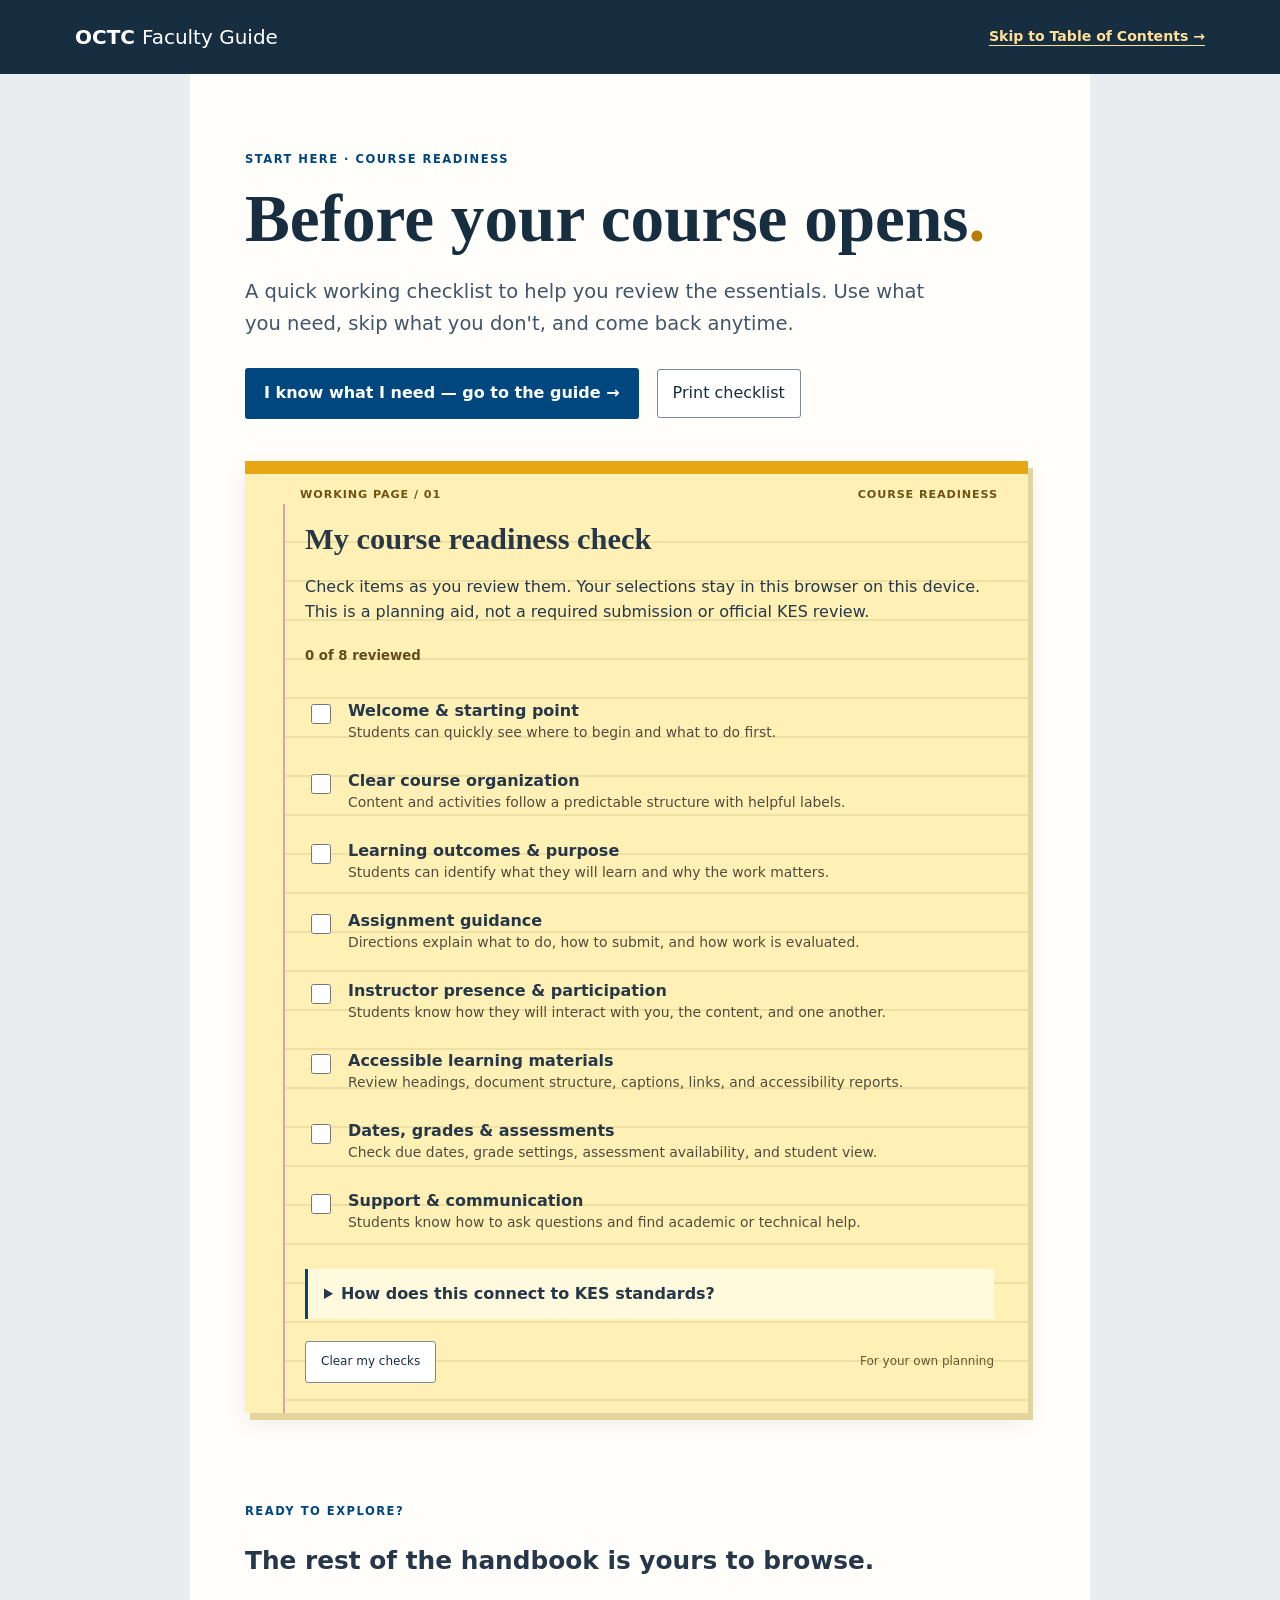
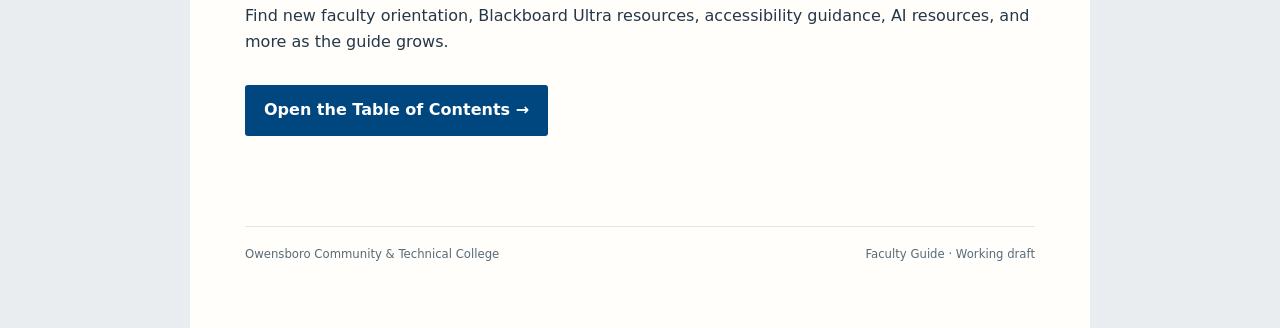
==== index.html @ f625eb38 "Make course readiness check the faculty guide entry page" ====
<!doctype html><html lang="en"><head><meta charset="utf-8"><meta name="viewport" content="width=device-width,initial-scale=1"><meta name="description" content="OCTC Faculty Guide course readiness check"><title>Course Readiness Check | OCTC Faculty Guide</title><link rel="stylesheet" href="styles.css"><link rel="stylesheet" href="readiness.css"></head><body><a class="skip" href="#main">Skip to checklist</a><header class="ready-header"><a href="guide.html" class="brand-link">OCTC <span>Faculty Guide</span></a><a class="toc-link" href="guide.html">Skip to Table of Contents <span aria-hidden="true">→</span></a></header><main id="main" class="ready-main"><p class="overline">START HERE · COURSE READINESS</p><h1>Before your course opens<span class="period">.</span></h1><p class="lead">A quick working checklist to help you review the essentials. Use what you need, skip what you don't, and come back anytime.</p><div class="ready-actions"><a class="primary-action" href="guide.html">I know what I need — go to the guide <span aria-hidden="true">→</span></a><button id="print" type="button">Print checklist</button></div><section class="pad" aria-labelledby="pad-title"><div class="pad-top"><span>WORKING PAGE / 01</span><span>COURSE READINESS</span></div><div class="pad-content"><h2 id="pad-title">My course readiness check</h2><p>Check items as you review them. Your selections stay in this browser on this device. This is a planning aid, not a required submission or official KES review.</p><div class="progress" aria-live="polite" id="progress">0 of 8 reviewed</div><div class="checklist">
<label><input type="checkbox" data-item="welcome"><span><strong>Welcome &amp; starting point</strong><small>Students can quickly see where to begin and what to do first.</small></span></label>
<label><input type="checkbox" data-item="navigation"><span><strong>Clear course organization</strong><small>Content and activities follow a predictable structure with helpful labels.</small></span></label>
<label><input type="checkbox" data-item="objectives"><span><strong>Learning outcomes &amp; purpose</strong><small>Students can identify what they will learn and why the work matters.</small></span></label>
<label><input type="checkbox" data-item="instructions"><span><strong>Assignment guidance</strong><small>Directions explain what to do, how to submit, and how work is evaluated.</small></span></label>
<label><input type="checkbox" data-item="interaction"><span><strong>Instructor presence &amp; participation</strong><small>Students know how they will interact with you, the content, and one another.</small></span></label>
<label><input type="checkbox" data-item="access"><span><strong>Accessible learning materials</strong><small>Review headings, document structure, captions, links, and accessibility reports.</small></span></label>
<label><input type="checkbox" data-item="dates"><span><strong>Dates, grades &amp; assessments</strong><small>Check due dates, grade settings, assessment availability, and student view.</small></span></label>
<label><input type="checkbox" data-item="support"><span><strong>Support &amp; communication</strong><small>Students know how to ask questions and find academic or technical help.</small></span></label>
</div><details class="note"><summary>How does this connect to KES standards?</summary><p>These prompts reflect common course-quality practices. Specific KES standard references will be added after the original Start Here checklist is reviewed, so we don't assign unverified standard numbers.</p></details><div class="pad-bottom"><button id="reset" type="button">Clear my checks</button><span>For your own planning</span></div></div></section><section class="after"><p class="chapter-no">READY TO EXPLORE?</p><h2>The rest of the handbook is yours to browse.</h2><p>Find new faculty orientation, Blackboard Ultra resources, accessibility guidance, AI resources, and more as the guide grows.</p><a class="primary-action" href="guide.html">Open the Table of Contents <span aria-hidden="true">→</span></a></section><footer>Owensboro Community &amp; Technical College <span>Faculty Guide · Working draft</span></footer></main><script src="readiness.js"></script></body></html>
---- styles.css ----
:root{--navy:#172d40;--blue:#00467f;--gold:#e7a614;--paper:#fffefa;--ink:#253748;--muted:#586b79}*{box-sizing:border-box}html{scroll-behavior:smooth}body{margin:0;background:#e9edf0;color:var(--ink);font:16px/1.65 system-ui,-apple-system,"Segoe UI",Arial,sans-serif}.skip{position:absolute;left:-9999px;top:0;background:white;padding:12px;z-index:5}.skip:focus{left:8px}.layout{display:grid;grid-template-columns:275px minmax(0,1fr);min-height:100vh;transition:grid-template-columns .2s}.toc{background:var(--navy);color:#f5f7f9;padding:30px 24px;position:sticky;top:0;height:100vh;overflow-y:auto}.brand{border-left:4px solid var(--gold);padding-left:13px;margin-bottom:38px}.brand span{display:block;font-size:.63rem;line-height:1.5;color:#f2c760;letter-spacing:.07em;font-weight:700}.brand strong{display:block;font-size:1.65rem;line-height:1.2;margin:10px 0 4px}.brand small{color:#b9c9d5}.toc h2{font-size:.77rem;text-transform:uppercase;letter-spacing:.1em;margin:0 0 14px}.toc nav p{color:#f0c35b;font-size:.72rem;font-weight:750;letter-spacing:.08em;margin:25px 0 8px}.toc nav a{display:block;text-decoration:none;color:#d8e3eb;font-size:.86rem;padding:7px 10px;border-radius:3px}.toc nav a:hover,.toc nav a:focus-visible,.toc nav a[aria-current]{background:#30495e;color:white}.toc-foot{border-top:1px solid #425768;color:#afc0cc;font-size:.75rem;margin-top:38px;padding-top:18px}.book{min-width:0}.toolbar{height:65px;background:#f7f8f8;border-bottom:1px solid #d7dee3;display:flex;align-items:center;justify-content:space-between;padding:0 5%;font-size:.7rem;letter-spacing:.08em;font-weight:700;color:#536776}.toolbar button{font:inherit;letter-spacing:normal;background:transparent;border:1px solid #bac8d1;border-radius:4px;padding:8px 12px;cursor:pointer;color:var(--ink)}.toolbar button:hover,.toolbar button:focus-visible{background:#e8eff4}.page{background:var(--paper);max-width:960px;min-height:calc(100vh - 65px);margin:0 auto;padding:clamp(30px,6vw,82px) clamp(24px,7vw,90px) 35px;box-shadow:0 4px 28px #172d400d}.overline,.chapter-no{color:var(--blue);font-size:.72rem;font-weight:800;letter-spacing:.13em}.page h1{font-family:Georgia,serif;font-size:clamp(2.5rem,5vw,4.5rem);line-height:1.12;color:var(--navy);font-weight:600;margin:15px 0 24px}.period{color:#b58000}.lead{font-size:1.22rem;line-height:1.65;color:#415669;max-width:660px}.rule{background:var(--gold);width:46px;height:4px;margin:44px 0}.page h2{font-size:1.45rem;line-height:1.3;color:var(--navy)}.page>p,.page>section{max-width:690px}.chapter{margin:46px 0 0;padding-top:18px;border-top:1px solid #e0e5e8;scroll-margin-top:30px}.chapter h3{font-size:1.35rem;margin:8px 0;color:var(--navy)}.chapter p{margin:8px 0}.pending{color:#795b1d;font-weight:700;font-size:.82rem}.closing{background:#edf2f4;padding:24px 28px;margin-top:52px;border-left:4px solid var(--gold)}.closing h2{font-size:1.1rem;margin:0 0 7px}.closing p{margin:0}footer{display:flex;justify-content:space-between;gap:12px;border-top:1px solid #dfe5e9;margin-top:55px;padding-top:18px;color:var(--muted);font-size:.73rem}.layout.closed{grid-template-columns:0 minmax(0,1fr)}.layout.closed .toc{padding:0;overflow:hidden}.layout.closed .page{max-width:980px}@media(max-width:760px){.layout{display:block}.toc{position:fixed;top:65px;left:0;bottom:0;height:auto;width:min(310px,88vw);z-index:3;box-shadow:8px 0 25px #0003}.layout.closed .toc{transform:translateX(-110%);padding:30px 24px}.toolbar{position:sticky;top:0;z-index:4}.page{min-height:calc(100vh - 65px);box-shadow:none}footer{flex-direction:column}.layout:not(.closed) .book:after{content:"";position:fixed;inset:65px 0 0;background:#0004;z-index:2;pointer-events:none}}@media(prefers-reduced-motion:reduce){html{scroll-behavior:auto}.layout{transition:none}}
---- readiness.css ----
.ready-header{height:74px;background:#172d40;color:white;display:flex;justify-content:space-between;align-items:center;padding:12px clamp(20px,6vw,75px);gap:15px}.brand-link{color:white;text-decoration:none;font-size:1.25rem;font-weight:800}.brand-link span{font-weight:450}.toc-link{color:#ffe19a;text-decoration:underline;text-underline-offset:4px;font-weight:700;font-size:.88rem}.ready-main{max-width:900px;margin:0 auto;padding:clamp(30px,5vw,65px) clamp(18px,5vw,55px);background:#fffefa;min-height:100vh}.ready-main h1{font-family:Georgia,serif;font-size:clamp(2.4rem,6vw,4.2rem);line-height:1.13;color:#172d40;margin:12px 0}.ready-main .lead{max-width:700px}.ready-actions{display:flex;align-items:center;gap:18px;flex-wrap:wrap;margin:28px 0 42px}.primary-action{display:inline-block;background:#00467f;color:white;padding:12px 19px;text-decoration:none;font-weight:700;border-radius:3px}.primary-action:hover,.primary-action:focus-visible{background:#17344b}.ready-actions button,.pad-bottom button{border:1px solid #7c8c96;background:white;color:#172d40;padding:10px 15px;border-radius:3px;font:inherit;cursor:pointer}.pad{background:#fff1b6;box-shadow:5px 7px 0 #e3d49b,0 8px 22px #00000015;border-top:13px solid #e7a614;position:relative;margin:20px 7px 65px 0}.pad-top{display:flex;justify-content:space-between;gap:10px;padding:12px 30px 0 55px;font-size:.7rem;letter-spacing:.08em;font-weight:800;color:#705312}.pad-content{margin-left:38px;padding:12px 34px 30px 20px;border-left:2px solid #d9a4a1;background:repeating-linear-gradient(to bottom,transparent 0,transparent 37px,#decf92 38px,transparent 39px)}.pad h2{font-family:Georgia,serif;font-size:1.9rem;line-height:1.2;margin:5px 0 12px;color:#273747}.pad p{line-height:1.6}.progress{font-size:.83rem;font-weight:800;color:#624c1c;margin:20px 0}.checklist label{display:flex;align-items:flex-start;gap:14px;padding:13px 2px;cursor:pointer;min-height:70px}.checklist input{width:20px;height:20px;accent-color:#00467f;margin-top:4px;flex-shrink:0}.checklist strong{display:block;font-size:1rem;line-height:1.4}.checklist small{display:block;font-size:.87rem;line-height:1.5;color:#514b3b}.checklist input:checked+span strong{text-decoration:line-through;text-decoration-thickness:1px}.note{background:#fff9dd;padding:12px 16px;margin:22px 0;border-left:3px solid #00467f}.note summary{font-weight:700;cursor:pointer}.pad-bottom{display:flex;align-items:center;justify-content:space-between;gap:10px;font-size:.75rem;color:#65582e}.after{padding:12px 0 35px}.after h2{font-size:1.55rem}.after .primary-action{margin-top:14px}.ready-main footer{max-width:none}@media(max-width:600px){.ready-header{height:auto;min-height:70px}.toc-link{font-size:.78rem}.pad-top{padding-left:26px}.pad-content{margin-left:18px;padding-right:15px;padding-left:14px}.pad h2{font-size:1.5rem}.ready-main{padding-left:18px;padding-right:18px}}@media print{body{background:white}.ready-header,.ready-actions,.after,.pad-bottom button,.toc-link{display:none!important}.ready-main{max-width:none;padding:0}.pad{box-shadow:none;margin:0;background:#fff8d9;print-color-adjust:exact}.pad-content{background:none}.checklist label{break-inside:avoid}.note{break-inside:avoid}footer{margin-top:20px}}
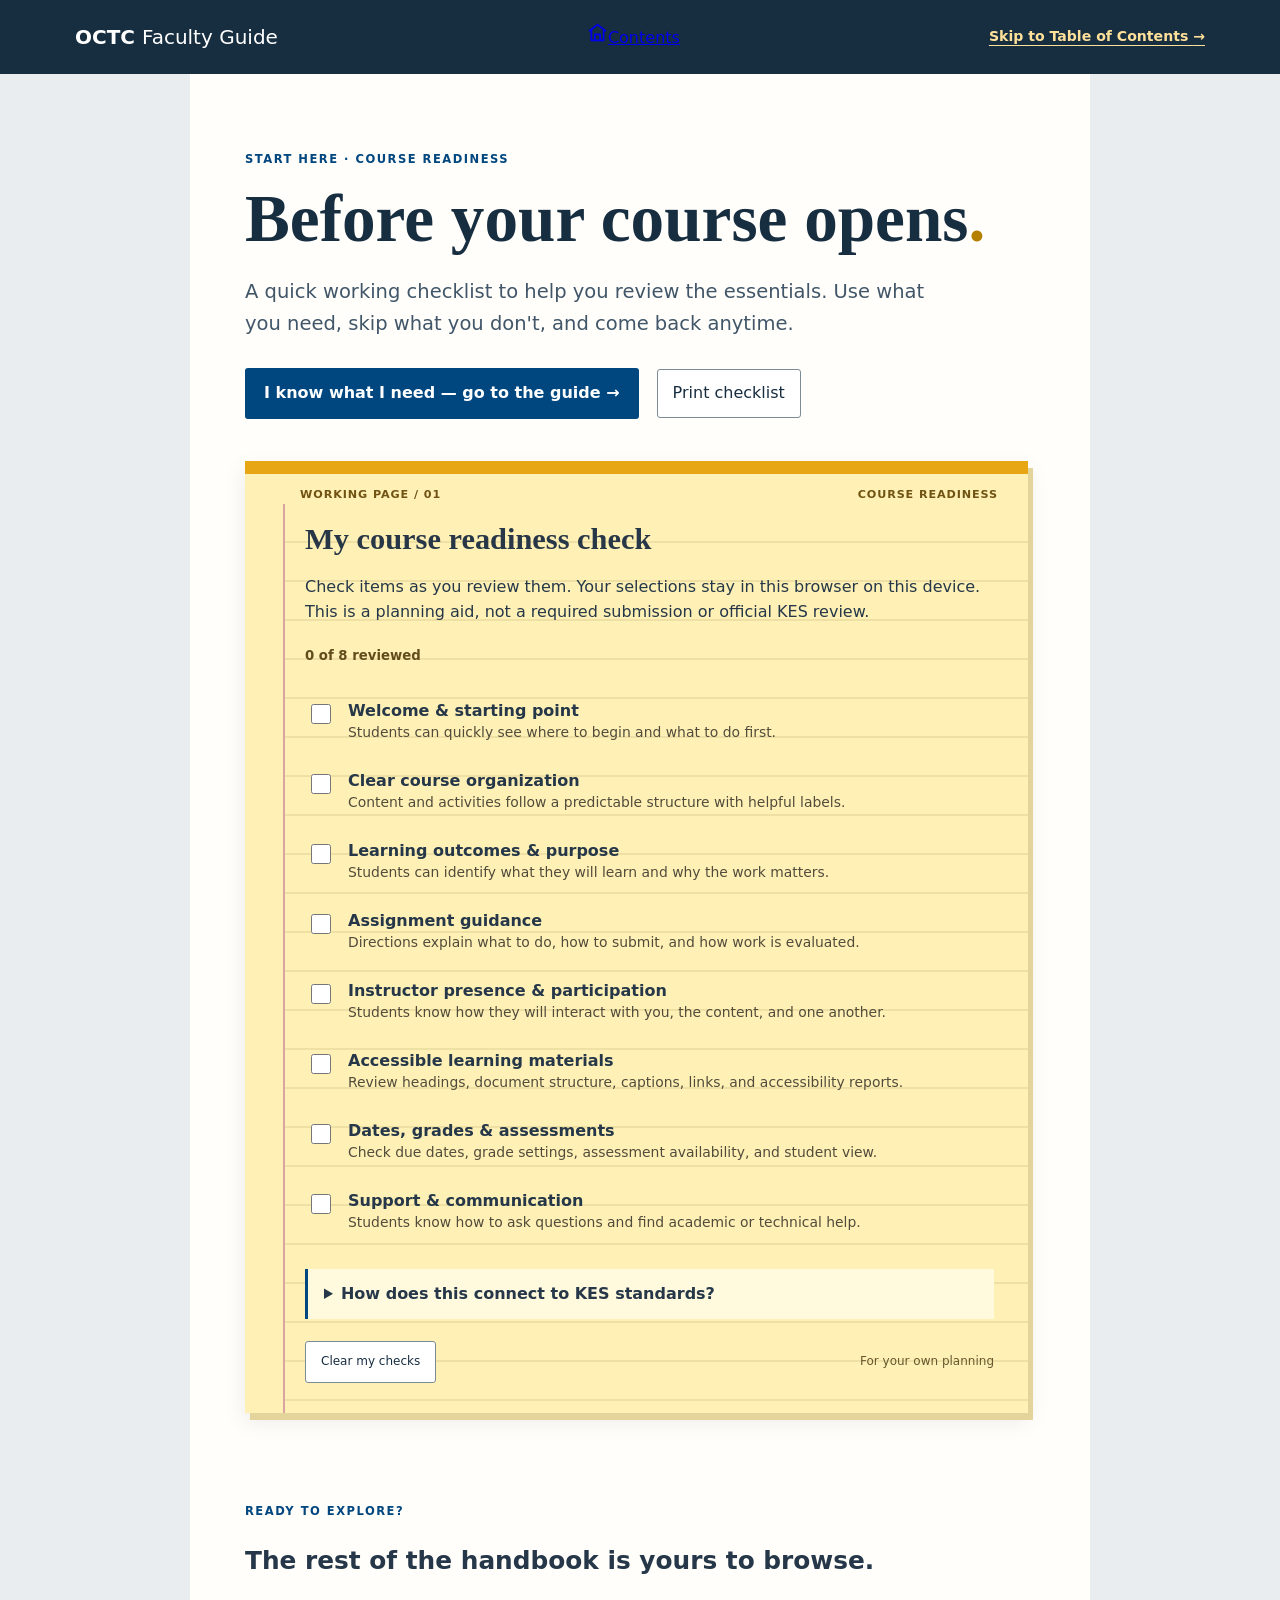
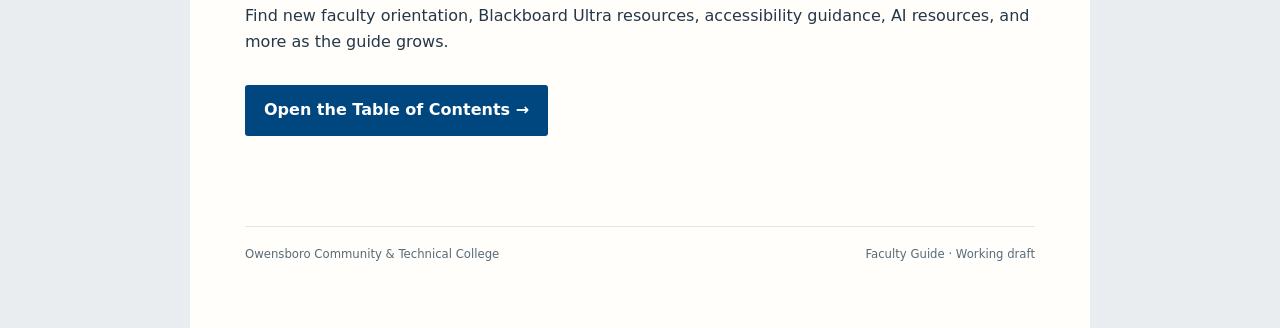
==== commit d11c71f6: "Add persistent home link to handbook contents on index.html" ====
--- a/index.html
+++ b/index.html
@@ -1,4 +1,4 @@
-<!doctype html><html lang="en"><head><meta charset="utf-8"><meta name="viewport" content="width=device-width,initial-scale=1"><meta name="description" content="OCTC Faculty Guide course readiness check"><title>Course Readiness Check | OCTC Faculty Guide</title><link rel="stylesheet" href="styles.css"><link rel="stylesheet" href="readiness.css"></head><body><a class="skip" href="#main">Skip to checklist</a><header class="ready-header"><a href="guide.html" class="brand-link">OCTC <span>Faculty Guide</span></a><a class="toc-link" href="guide.html">Skip to Table of Contents <span aria-hidden="true">→</span></a></header><main id="main" class="ready-main"><p class="overline">START HERE · COURSE READINESS</p><h1>Before your course opens<span class="period">.</span></h1><p class="lead">A quick working checklist to help you review the essentials. Use what you need, skip what you don't, and come back anytime.</p><div class="ready-actions"><a class="primary-action" href="guide.html">I know what I need — go to the guide <span aria-hidden="true">→</span></a><button id="print" type="button">Print checklist</button></div><section class="pad" aria-labelledby="pad-title"><div class="pad-top"><span>WORKING PAGE / 01</span><span>COURSE READINESS</span></div><div class="pad-content"><h2 id="pad-title">My course readiness check</h2><p>Check items as you review them. Your selections stay in this browser on this device. This is a planning aid, not a required submission or official KES review.</p><div class="progress" aria-live="polite" id="progress">0 of 8 reviewed</div><div class="checklist">
+<!doctype html><html lang="en"><head><meta charset="utf-8"><meta name="viewport" content="width=device-width,initial-scale=1"><meta name="description" content="OCTC Faculty Guide course readiness check"><title>Course Readiness Check | OCTC Faculty Guide</title><link rel="stylesheet" href="styles.css"><link rel="stylesheet" href="readiness.css"></head><body><a class="skip" href="#main">Skip to checklist</a><header class="ready-header"><a href="guide.html" class="brand-link">OCTC <span>Faculty Guide</span></a><a class="home-link" href="guide.html" aria-label="Home — Table of Contents" title="Table of Contents"><svg aria-hidden="true" width="21" height="21" viewBox="0 0 24 24" fill="none" stroke="currentColor" stroke-width="2" stroke-linecap="round" stroke-linejoin="round"><path d="m3 10 9-7 9 7"/><path d="M5 9v12h14V9"/><path d="M9 21v-7h6v7"/></svg><span class="home-label">Contents</span></a><a class="toc-link" href="guide.html">Skip to Table of Contents <span aria-hidden="true">→</span></a></header><main id="main" class="ready-main"><p class="overline">START HERE · COURSE READINESS</p><h1>Before your course opens<span class="period">.</span></h1><p class="lead">A quick working checklist to help you review the essentials. Use what you need, skip what you don't, and come back anytime.</p><div class="ready-actions"><a class="primary-action" href="guide.html">I know what I need — go to the guide <span aria-hidden="true">→</span></a><button id="print" type="button">Print checklist</button></div><section class="pad" aria-labelledby="pad-title"><div class="pad-top"><span>WORKING PAGE / 01</span><span>COURSE READINESS</span></div><div class="pad-content"><h2 id="pad-title">My course readiness check</h2><p>Check items as you review them. Your selections stay in this browser on this device. This is a planning aid, not a required submission or official KES review.</p><div class="progress" aria-live="polite" id="progress">0 of 8 reviewed</div><div class="checklist">
 <label><input type="checkbox" data-item="welcome"><span><strong>Welcome &amp; starting point</strong><small>Students can quickly see where to begin and what to do first.</small></span></label>
 <label><input type="checkbox" data-item="navigation"><span><strong>Clear course organization</strong><small>Content and activities follow a predictable structure with helpful labels.</small></span></label>
 <label><input type="checkbox" data-item="objectives"><span><strong>Learning outcomes &amp; purpose</strong><small>Students can identify what they will learn and why the work matters.</small></span></label>
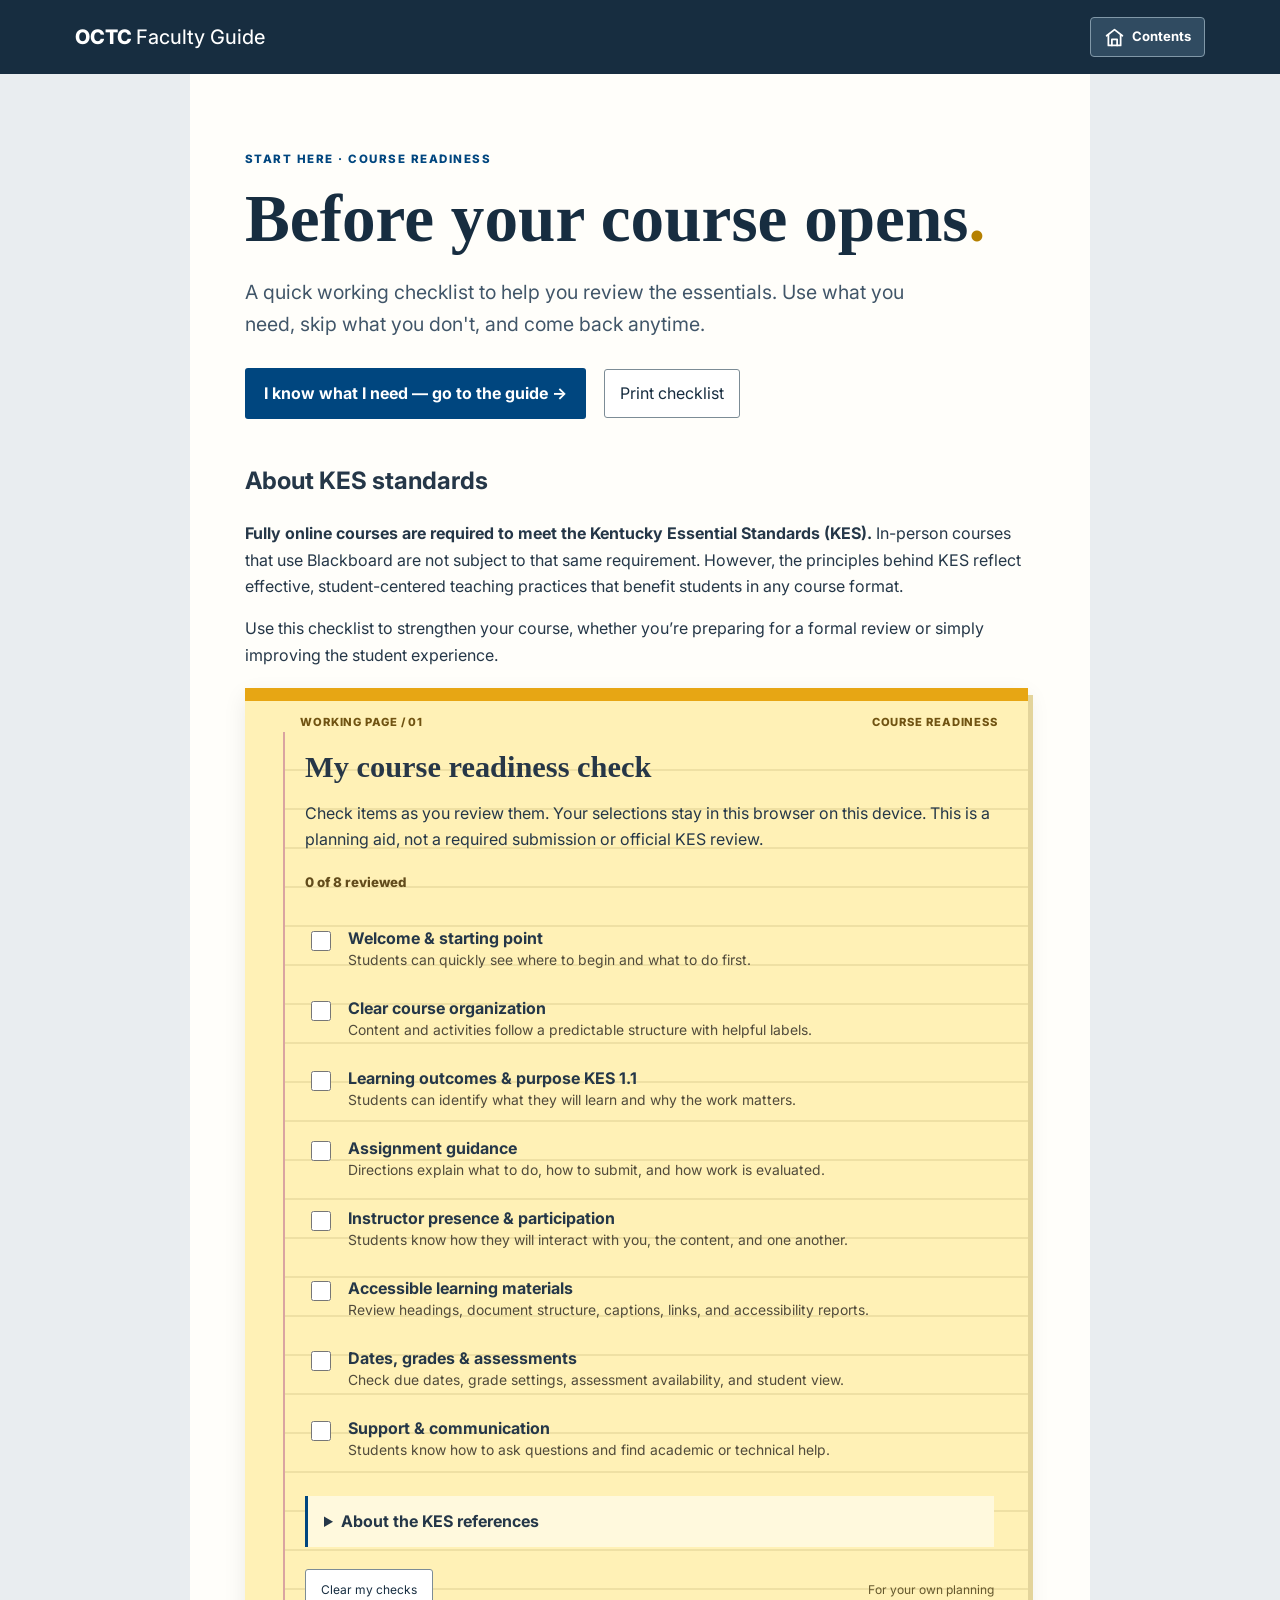
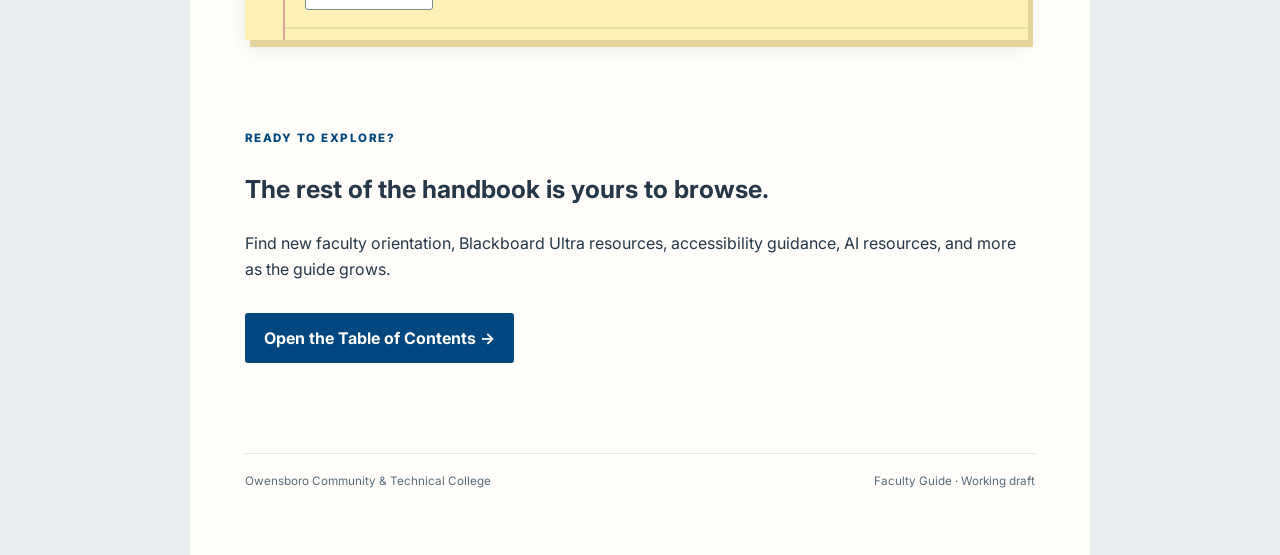
==== commit aeac1e2d: "Clarify KES applicability and add subtle standard reference" ====
--- a/index.html
+++ b/index.html
@@ -1,10 +1,10 @@
-<!doctype html><html lang="en"><head><meta charset="utf-8"><meta name="viewport" content="width=device-width,initial-scale=1"><meta name="description" content="OCTC Faculty Guide course readiness check"><title>Course Readiness Check | OCTC Faculty Guide</title><link rel="stylesheet" href="styles.css"><link rel="stylesheet" href="readiness.css"></head><body><a class="skip" href="#main">Skip to checklist</a><header class="ready-header"><a href="guide.html" class="brand-link">OCTC <span>Faculty Guide</span></a><a class="home-link" href="guide.html" aria-label="Home — Table of Contents" title="Table of Contents"><svg aria-hidden="true" width="21" height="21" viewBox="0 0 24 24" fill="none" stroke="currentColor" stroke-width="2" stroke-linecap="round" stroke-linejoin="round"><path d="m3 10 9-7 9 7"/><path d="M5 9v12h14V9"/><path d="M9 21v-7h6v7"/></svg><span class="home-label">Contents</span></a><a class="toc-link" href="guide.html">Skip to Table of Contents <span aria-hidden="true">→</span></a></header><main id="main" class="ready-main"><p class="overline">START HERE · COURSE READINESS</p><h1>Before your course opens<span class="period">.</span></h1><p class="lead">A quick working checklist to help you review the essentials. Use what you need, skip what you don't, and come back anytime.</p><div class="ready-actions"><a class="primary-action" href="guide.html">I know what I need — go to the guide <span aria-hidden="true">→</span></a><button id="print" type="button">Print checklist</button></div><section class="pad" aria-labelledby="pad-title"><div class="pad-top"><span>WORKING PAGE / 01</span><span>COURSE READINESS</span></div><div class="pad-content"><h2 id="pad-title">My course readiness check</h2><p>Check items as you review them. Your selections stay in this browser on this device. This is a planning aid, not a required submission or official KES review.</p><div class="progress" aria-live="polite" id="progress">0 of 8 reviewed</div><div class="checklist">
+<!doctype html><html lang="en"><head><meta charset="utf-8"><meta name="viewport" content="width=device-width,initial-scale=1"><meta name="description" content="OCTC Faculty Guide course readiness check"><title>Course Readiness Check | OCTC Faculty Guide</title><link rel="stylesheet" href="styles.css"><link rel="stylesheet" href="readiness.css"></head><body><a class="skip" href="#main">Skip to checklist</a><header class="ready-header"><a href="guide.html" class="brand-link">OCTC <span>Faculty Guide</span></a><a class="home-link" href="guide.html" aria-label="Home — Table of Contents" title="Table of Contents"><svg aria-hidden="true" width="21" height="21" viewBox="0 0 24 24" fill="none" stroke="currentColor" stroke-width="2" stroke-linecap="round" stroke-linejoin="round"><path d="m3 10 9-7 9 7"/><path d="M5 9v12h14V9"/><path d="M9 21v-7h6v7"/></svg><span class="home-label">Contents</span></a><a class="toc-link" href="guide.html">Skip to Table of Contents <span aria-hidden="true">→</span></a></header><main id="main" class="ready-main"><p class="overline">START HERE · COURSE READINESS</p><h1>Before your course opens<span class="period">.</span></h1><p class="lead">A quick working checklist to help you review the essentials. Use what you need, skip what you don't, and come back anytime.</p><div class="ready-actions"><a class="primary-action" href="guide.html">I know what I need — go to the guide <span aria-hidden="true">→</span></a><button id="print" type="button">Print checklist</button></div><aside class="kes-context" aria-label="About KES standards"><h2>About KES standards</h2><p><strong>Fully online courses are required to meet the Kentucky Essential Standards (KES).</strong> In-person courses that use Blackboard are not subject to that same requirement. However, the principles behind KES reflect effective, student-centered teaching practices that benefit students in any course format.</p><p>Use this checklist to strengthen your course, whether you’re preparing for a formal review or simply improving the student experience.</p></aside><section class="pad" aria-labelledby="pad-title"><div class="pad-top"><span>WORKING PAGE / 01</span><span>COURSE READINESS</span></div><div class="pad-content"><h2 id="pad-title">My course readiness check</h2><p>Check items as you review them. Your selections stay in this browser on this device. This is a planning aid, not a required submission or official KES review.</p><div class="progress" aria-live="polite" id="progress">0 of 8 reviewed</div><div class="checklist">
 <label><input type="checkbox" data-item="welcome"><span><strong>Welcome &amp; starting point</strong><small>Students can quickly see where to begin and what to do first.</small></span></label>
 <label><input type="checkbox" data-item="navigation"><span><strong>Clear course organization</strong><small>Content and activities follow a predictable structure with helpful labels.</small></span></label>
-<label><input type="checkbox" data-item="objectives"><span><strong>Learning outcomes &amp; purpose</strong><small>Students can identify what they will learn and why the work matters.</small></span></label>
+<label><input type="checkbox" data-item="objectives"><span><strong>Learning outcomes &amp; purpose <span class="kes-tag" title="KES standard 1.1">KES 1.1</span></strong><small>Students can identify what they will learn and why the work matters.</small></span></label>
 <label><input type="checkbox" data-item="instructions"><span><strong>Assignment guidance</strong><small>Directions explain what to do, how to submit, and how work is evaluated.</small></span></label>
 <label><input type="checkbox" data-item="interaction"><span><strong>Instructor presence &amp; participation</strong><small>Students know how they will interact with you, the content, and one another.</small></span></label>
 <label><input type="checkbox" data-item="access"><span><strong>Accessible learning materials</strong><small>Review headings, document structure, captions, links, and accessibility reports.</small></span></label>
 <label><input type="checkbox" data-item="dates"><span><strong>Dates, grades &amp; assessments</strong><small>Check due dates, grade settings, assessment availability, and student view.</small></span></label>
 <label><input type="checkbox" data-item="support"><span><strong>Support &amp; communication</strong><small>Students know how to ask questions and find academic or technical help.</small></span></label>
-</div><details class="note"><summary>How does this connect to KES standards?</summary><p>These prompts reflect common course-quality practices. Specific KES standard references will be added after the original Start Here checklist is reviewed, so we don't assign unverified standard numbers.</p></details><div class="pad-bottom"><button id="reset" type="button">Clear my checks</button><span>For your own planning</span></div></div></section><section class="after"><p class="chapter-no">READY TO EXPLORE?</p><h2>The rest of the handbook is yours to browse.</h2><p>Find new faculty orientation, Blackboard Ultra resources, accessibility guidance, AI resources, and more as the guide grows.</p><a class="primary-action" href="guide.html">Open the Table of Contents <span aria-hidden="true">→</span></a></section><footer>Owensboro Community &amp; Technical College <span>Faculty Guide · Working draft</span></footer></main><script src="readiness.js"></script></body></html>+</div><details class="note"><summary>About the KES references</summary><p>Small KES tags identify connections to the Kentucky Essential Standards. Additional standard numbers will be added after verifying the exact mapping against the original checklist. These tags do not mean every course is required to undergo a KES review.</p></details><div class="pad-bottom"><button id="reset" type="button">Clear my checks</button><span>For your own planning</span></div></div></section><section class="after"><p class="chapter-no">READY TO EXPLORE?</p><h2>The rest of the handbook is yours to browse.</h2><p>Find new faculty orientation, Blackboard Ultra resources, accessibility guidance, AI resources, and more as the guide grows.</p><a class="primary-action" href="guide.html">Open the Table of Contents <span aria-hidden="true">→</span></a></section><footer>Owensboro Community &amp; Technical College <span>Faculty Guide · Working draft</span></footer></main><script src="readiness.js"></script></body></html>
--- a/styles.css
+++ b/styles.css
@@ -1 +1,12 @@
-:root{--navy:#172d40;--blue:#00467f;--gold:#e7a614;--paper:#fffefa;--ink:#253748;--muted:#586b79}*{box-sizing:border-box}html{scroll-behavior:smooth}body{margin:0;background:#e9edf0;color:var(--ink);font:16px/1.65 system-ui,-apple-system,"Segoe UI",Arial,sans-serif}.skip{position:absolute;left:-9999px;top:0;background:white;padding:12px;z-index:5}.skip:focus{left:8px}.layout{display:grid;grid-template-columns:275px minmax(0,1fr);min-height:100vh;transition:grid-template-columns .2s}.toc{background:var(--navy);color:#f5f7f9;padding:30px 24px;position:sticky;top:0;height:100vh;overflow-y:auto}.brand{border-left:4px solid var(--gold);padding-left:13px;margin-bottom:38px}.brand span{display:block;font-size:.63rem;line-height:1.5;color:#f2c760;letter-spacing:.07em;font-weight:700}.brand strong{display:block;font-size:1.65rem;line-height:1.2;margin:10px 0 4px}.brand small{color:#b9c9d5}.toc h2{font-size:.77rem;text-transform:uppercase;letter-spacing:.1em;margin:0 0 14px}.toc nav p{color:#f0c35b;font-size:.72rem;font-weight:750;letter-spacing:.08em;margin:25px 0 8px}.toc nav a{display:block;text-decoration:none;color:#d8e3eb;font-size:.86rem;padding:7px 10px;border-radius:3px}.toc nav a:hover,.toc nav a:focus-visible,.toc nav a[aria-current]{background:#30495e;color:white}.toc-foot{border-top:1px solid #425768;color:#afc0cc;font-size:.75rem;margin-top:38px;padding-top:18px}.book{min-width:0}.toolbar{height:65px;background:#f7f8f8;border-bottom:1px solid #d7dee3;display:flex;align-items:center;justify-content:space-between;padding:0 5%;font-size:.7rem;letter-spacing:.08em;font-weight:700;color:#536776}.toolbar button{font:inherit;letter-spacing:normal;background:transparent;border:1px solid #bac8d1;border-radius:4px;padding:8px 12px;cursor:pointer;color:var(--ink)}.toolbar button:hover,.toolbar button:focus-visible{background:#e8eff4}.page{background:var(--paper);max-width:960px;min-height:calc(100vh - 65px);margin:0 auto;padding:clamp(30px,6vw,82px) clamp(24px,7vw,90px) 35px;box-shadow:0 4px 28px #172d400d}.overline,.chapter-no{color:var(--blue);font-size:.72rem;font-weight:800;letter-spacing:.13em}.page h1{font-family:Georgia,serif;font-size:clamp(2.5rem,5vw,4.5rem);line-height:1.12;color:var(--navy);font-weight:600;margin:15px 0 24px}.period{color:#b58000}.lead{font-size:1.22rem;line-height:1.65;color:#415669;max-width:660px}.rule{background:var(--gold);width:46px;height:4px;margin:44px 0}.page h2{font-size:1.45rem;line-height:1.3;color:var(--navy)}.page>p,.page>section{max-width:690px}.chapter{margin:46px 0 0;padding-top:18px;border-top:1px solid #e0e5e8;scroll-margin-top:30px}.chapter h3{font-size:1.35rem;margin:8px 0;color:var(--navy)}.chapter p{margin:8px 0}.pending{color:#795b1d;font-weight:700;font-size:.82rem}.closing{background:#edf2f4;padding:24px 28px;margin-top:52px;border-left:4px solid var(--gold)}.closing h2{font-size:1.1rem;margin:0 0 7px}.closing p{margin:0}footer{display:flex;justify-content:space-between;gap:12px;border-top:1px solid #dfe5e9;margin-top:55px;padding-top:18px;color:var(--muted);font-size:.73rem}.layout.closed{grid-template-columns:0 minmax(0,1fr)}.layout.closed .toc{padding:0;overflow:hidden}.layout.closed .page{max-width:980px}@media(max-width:760px){.layout{display:block}.toc{position:fixed;top:65px;left:0;bottom:0;height:auto;width:min(310px,88vw);z-index:3;box-shadow:8px 0 25px #0003}.layout.closed .toc{transform:translateX(-110%);padding:30px 24px}.toolbar{position:sticky;top:0;z-index:4}.page{min-height:calc(100vh - 65px);box-shadow:none}footer{flex-direction:column}.layout:not(.closed) .book:after{content:"";position:fixed;inset:65px 0 0;background:#0004;z-index:2;pointer-events:none}}@media(prefers-reduced-motion:reduce){html{scroll-behavior:auto}.layout{transition:none}}+@import url("https://fonts.googleapis.com/css2?family=Inter:wght@400;500;600;700;800&display=swap");
+:root{--navy:#172d40;--blue:#00467f;--gold:#e7a614;--paper:#fffefa;--ink:#253748;--muted:#586b79}*{box-sizing:border-box}html{scroll-behavior:smooth}body{margin:0;background:#e9edf0;color:var(--ink);font:16px/1.65 system-ui,-apple-system,"Segoe UI",Arial,sans-serif}.skip{position:absolute;left:-9999px;top:0;background:white;padding:12px;z-index:5}.skip:focus{left:8px}.layout{display:grid;grid-template-columns:275px minmax(0,1fr);min-height:100vh;transition:grid-template-columns .2s}.toc{background:var(--navy);color:#f5f7f9;padding:30px 24px;position:sticky;top:0;height:100vh;overflow-y:auto}.brand{border-left:4px solid var(--gold);padding-left:13px;margin-bottom:38px}.brand span{display:block;font-size:.63rem;line-height:1.5;color:#f2c760;letter-spacing:.07em;font-weight:700}.brand strong{display:block;font-size:1.65rem;line-height:1.2;margin:10px 0 4px}.brand small{color:#b9c9d5}.toc h2{font-size:.77rem;text-transform:uppercase;letter-spacing:.1em;margin:0 0 14px}.toc nav p{color:#f0c35b;font-size:.72rem;font-weight:750;letter-spacing:.08em;margin:25px 0 8px}.toc nav a{display:block;text-decoration:none;color:#d8e3eb;font-size:.86rem;padding:7px 10px;border-radius:3px}.toc nav a:hover,.toc nav a:focus-visible,.toc nav a[aria-current]{background:#30495e;color:white}.toc-foot{border-top:1px solid #425768;color:#afc0cc;font-size:.75rem;margin-top:38px;padding-top:18px}.book{min-width:0}.toolbar{height:65px;background:#f7f8f8;border-bottom:1px solid #d7dee3;display:flex;align-items:center;justify-content:space-between;padding:0 5%;font-size:.7rem;letter-spacing:.08em;font-weight:700;color:#536776}.toolbar button{font:inherit;letter-spacing:normal;background:transparent;border:1px solid #bac8d1;border-radius:4px;padding:8px 12px;cursor:pointer;color:var(--ink)}.toolbar button:hover,.toolbar button:focus-visible{background:#e8eff4}.page{background:var(--paper);max-width:960px;min-height:calc(100vh - 65px);margin:0 auto;padding:clamp(30px,6vw,82px) clamp(24px,7vw,90px) 35px;box-shadow:0 4px 28px #172d400d}.overline,.chapter-no{color:var(--blue);font-size:.72rem;font-weight:800;letter-spacing:.13em}.page h1{font-family:Georgia,serif;font-size:clamp(2.5rem,5vw,4.5rem);line-height:1.12;color:var(--navy);font-weight:600;margin:15px 0 24px}.period{color:#b58000}.lead{font-size:1.22rem;line-height:1.65;color:#415669;max-width:660px}.rule{background:var(--gold);width:46px;height:4px;margin:44px 0}.page h2{font-size:1.45rem;line-height:1.3;color:var(--navy)}.page>p,.page>section{max-width:690px}.chapter{margin:46px 0 0;padding-top:18px;border-top:1px solid #e0e5e8;scroll-margin-top:30px}.chapter h3{font-size:1.35rem;margin:8px 0;color:var(--navy)}.chapter p{margin:8px 0}.pending{color:#795b1d;font-weight:700;font-size:.82rem}.closing{background:#edf2f4;padding:24px 28px;margin-top:52px;border-left:4px solid var(--gold)}.closing h2{font-size:1.1rem;margin:0 0 7px}.closing p{margin:0}footer{display:flex;justify-content:space-between;gap:12px;border-top:1px solid #dfe5e9;margin-top:55px;padding-top:18px;color:var(--muted);font-size:.73rem}.layout.closed{grid-template-columns:0 minmax(0,1fr)}.layout.closed .toc{padding:0;overflow:hidden}.layout.closed .page{max-width:980px}@media(max-width:760px){.layout{display:block}.toc{position:fixed;top:65px;left:0;bottom:0;height:auto;width:min(310px,88vw);z-index:3;box-shadow:8px 0 25px #0003}.layout.closed .toc{transform:translateX(-110%);padding:30px 24px}.toolbar{position:sticky;top:0;z-index:4}.page{min-height:calc(100vh - 65px);box-shadow:none}footer{flex-direction:column}.layout:not(.closed) .book:after{content:"";position:fixed;inset:65px 0 0;background:#0004;z-index:2;pointer-events:none}}@media(prefers-reduced-motion:reduce){html{scroll-behavior:auto}.layout{transition:none}}
+/* Shared home / contents navigation */
+.home-link{display:inline-flex;align-items:center;gap:7px;color:inherit;text-decoration:none;font-size:.82rem;font-weight:700;letter-spacing:normal;border-radius:4px;padding:7px 9px}.home-link:hover,.home-link:focus-visible{outline:2px solid currentColor;outline-offset:2px}.toolbar .home-link{color:#00467f}.toolbar{gap:12px}.toolbar>span:last-child{margin-left:auto}.ready-header .home-link{color:#ffe19a;margin-left:auto}.ready-header .toc-link{margin-left:0}@media(max-width:600px){.home-label{display:none}.ready-header{gap:8px}}
+
+/* Contemporary, legible body typography */
+body{font-family:Inter,system-ui,-apple-system,"Segoe UI",Arial,sans-serif}
+.toolbar button,.ready-actions button,.pad-bottom button{font-family:inherit}
+/* Ensure the home/contents control is clearly visible on dark headers */
+.ready-header .home-link,.ready-header .home-link:visited{color:#fff!important;background:#304b61;border:1px solid #8198a8;min-height:40px;padding:8px 13px;white-space:nowrap}
+.ready-header .home-link:hover,.ready-header .home-link:focus-visible{background:#47667e;outline:2px solid #f3c24d;outline-offset:2px}
+.ready-header .home-link svg{stroke:#fff}
--- a/readiness.css
+++ b/readiness.css
@@ -1 +1,5 @@
-.ready-header{height:74px;background:#172d40;color:white;display:flex;justify-content:space-between;align-items:center;padding:12px clamp(20px,6vw,75px);gap:15px}.brand-link{color:white;text-decoration:none;font-size:1.25rem;font-weight:800}.brand-link span{font-weight:450}.toc-link{color:#ffe19a;text-decoration:underline;text-underline-offset:4px;font-weight:700;font-size:.88rem}.ready-main{max-width:900px;margin:0 auto;padding:clamp(30px,5vw,65px) clamp(18px,5vw,55px);background:#fffefa;min-height:100vh}.ready-main h1{font-family:Georgia,serif;font-size:clamp(2.4rem,6vw,4.2rem);line-height:1.13;color:#172d40;margin:12px 0}.ready-main .lead{max-width:700px}.ready-actions{display:flex;align-items:center;gap:18px;flex-wrap:wrap;margin:28px 0 42px}.primary-action{display:inline-block;background:#00467f;color:white;padding:12px 19px;text-decoration:none;font-weight:700;border-radius:3px}.primary-action:hover,.primary-action:focus-visible{background:#17344b}.ready-actions button,.pad-bottom button{border:1px solid #7c8c96;background:white;color:#172d40;padding:10px 15px;border-radius:3px;font:inherit;cursor:pointer}.pad{background:#fff1b6;box-shadow:5px 7px 0 #e3d49b,0 8px 22px #00000015;border-top:13px solid #e7a614;position:relative;margin:20px 7px 65px 0}.pad-top{display:flex;justify-content:space-between;gap:10px;padding:12px 30px 0 55px;font-size:.7rem;letter-spacing:.08em;font-weight:800;color:#705312}.pad-content{margin-left:38px;padding:12px 34px 30px 20px;border-left:2px solid #d9a4a1;background:repeating-linear-gradient(to bottom,transparent 0,transparent 37px,#decf92 38px,transparent 39px)}.pad h2{font-family:Georgia,serif;font-size:1.9rem;line-height:1.2;margin:5px 0 12px;color:#273747}.pad p{line-height:1.6}.progress{font-size:.83rem;font-weight:800;color:#624c1c;margin:20px 0}.checklist label{display:flex;align-items:flex-start;gap:14px;padding:13px 2px;cursor:pointer;min-height:70px}.checklist input{width:20px;height:20px;accent-color:#00467f;margin-top:4px;flex-shrink:0}.checklist strong{display:block;font-size:1rem;line-height:1.4}.checklist small{display:block;font-size:.87rem;line-height:1.5;color:#514b3b}.checklist input:checked+span strong{text-decoration:line-through;text-decoration-thickness:1px}.note{background:#fff9dd;padding:12px 16px;margin:22px 0;border-left:3px solid #00467f}.note summary{font-weight:700;cursor:pointer}.pad-bottom{display:flex;align-items:center;justify-content:space-between;gap:10px;font-size:.75rem;color:#65582e}.after{padding:12px 0 35px}.after h2{font-size:1.55rem}.after .primary-action{margin-top:14px}.ready-main footer{max-width:none}@media(max-width:600px){.ready-header{height:auto;min-height:70px}.toc-link{font-size:.78rem}.pad-top{padding-left:26px}.pad-content{margin-left:18px;padding-right:15px;padding-left:14px}.pad h2{font-size:1.5rem}.ready-main{padding-left:18px;padding-right:18px}}@media print{body{background:white}.ready-header,.ready-actions,.after,.pad-bottom button,.toc-link{display:none!important}.ready-main{max-width:none;padding:0}.pad{box-shadow:none;margin:0;background:#fff8d9;print-color-adjust:exact}.pad-content{background:none}.checklist label{break-inside:avoid}.note{break-inside:avoid}footer{margin-top:20px}}+.ready-header{height:74px;background:#172d40;color:white;display:flex;justify-content:space-between;align-items:center;padding:12px clamp(20px,6vw,75px);gap:15px}.brand-link{color:white;text-decoration:none;font-size:1.25rem;font-weight:800}.brand-link span{font-weight:450}.toc-link{color:#ffe19a;text-decoration:underline;text-underline-offset:4px;font-weight:700;font-size:.88rem}.ready-main{max-width:900px;margin:0 auto;padding:clamp(30px,5vw,65px) clamp(18px,5vw,55px);background:#fffefa;min-height:100vh}.ready-main h1{font-family:Georgia,serif;font-size:clamp(2.4rem,6vw,4.2rem);line-height:1.13;color:#172d40;margin:12px 0}.ready-main .lead{max-width:700px}.ready-actions{display:flex;align-items:center;gap:18px;flex-wrap:wrap;margin:28px 0 42px}.primary-action{display:inline-block;background:#00467f;color:white;padding:12px 19px;text-decoration:none;font-weight:700;border-radius:3px}.primary-action:hover,.primary-action:focus-visible{background:#17344b}.ready-actions button,.pad-bottom button{border:1px solid #7c8c96;background:white;color:#172d40;padding:10px 15px;border-radius:3px;font:inherit;cursor:pointer}.pad{background:#fff1b6;box-shadow:5px 7px 0 #e3d49b,0 8px 22px #00000015;border-top:13px solid #e7a614;position:relative;margin:20px 7px 65px 0}.pad-top{display:flex;justify-content:space-between;gap:10px;padding:12px 30px 0 55px;font-size:.7rem;letter-spacing:.08em;font-weight:800;color:#705312}.pad-content{margin-left:38px;padding:12px 34px 30px 20px;border-left:2px solid #d9a4a1;background:repeating-linear-gradient(to bottom,transparent 0,transparent 37px,#decf92 38px,transparent 39px)}.pad h2{font-family:Georgia,serif;font-size:1.9rem;line-height:1.2;margin:5px 0 12px;color:#273747}.pad p{line-height:1.6}.progress{font-size:.83rem;font-weight:800;color:#624c1c;margin:20px 0}.checklist label{display:flex;align-items:flex-start;gap:14px;padding:13px 2px;cursor:pointer;min-height:70px}.checklist input{width:20px;height:20px;accent-color:#00467f;margin-top:4px;flex-shrink:0}.checklist strong{display:block;font-size:1rem;line-height:1.4}.checklist small{display:block;font-size:.87rem;line-height:1.5;color:#514b3b}.checklist input:checked+span strong{text-decoration:line-through;text-decoration-thickness:1px}.note{background:#fff9dd;padding:12px 16px;margin:22px 0;border-left:3px solid #00467f}.note summary{font-weight:700;cursor:pointer}.pad-bottom{display:flex;align-items:center;justify-content:space-between;gap:10px;font-size:.75rem;color:#65582e}.after{padding:12px 0 35px}.after h2{font-size:1.55rem}.after .primary-action{margin-top:14px}.ready-main footer{max-width:none}@media(max-width:600px){.ready-header{height:auto;min-height:70px}.toc-link{font-size:.78rem}.pad-top{padding-left:26px}.pad-content{margin-left:18px;padding-right:15px;padding-left:14px}.pad h2{font-size:1.5rem}.ready-main{padding-left:18px;padding-right:18px}}@media print{body{background:white}.ready-header,.ready-actions,.after,.pad-bottom button,.toc-link{display:none!important}.ready-main{max-width:none;padding:0}.pad{box-shadow:none;margin:0;background:#fff8d9;print-color-adjust:exact}.pad-content{background:none}.checklist label{break-inside:avoid}.note{break-inside:avoid}footer{margin-top:20px}}
+/* Keep both navigation actions together rather than separated across the header */
+.ready-header{justify-content:flex-start}
+.ready-header .home-link{margin-left:auto}
+.ready-header .toc-link{display:none}
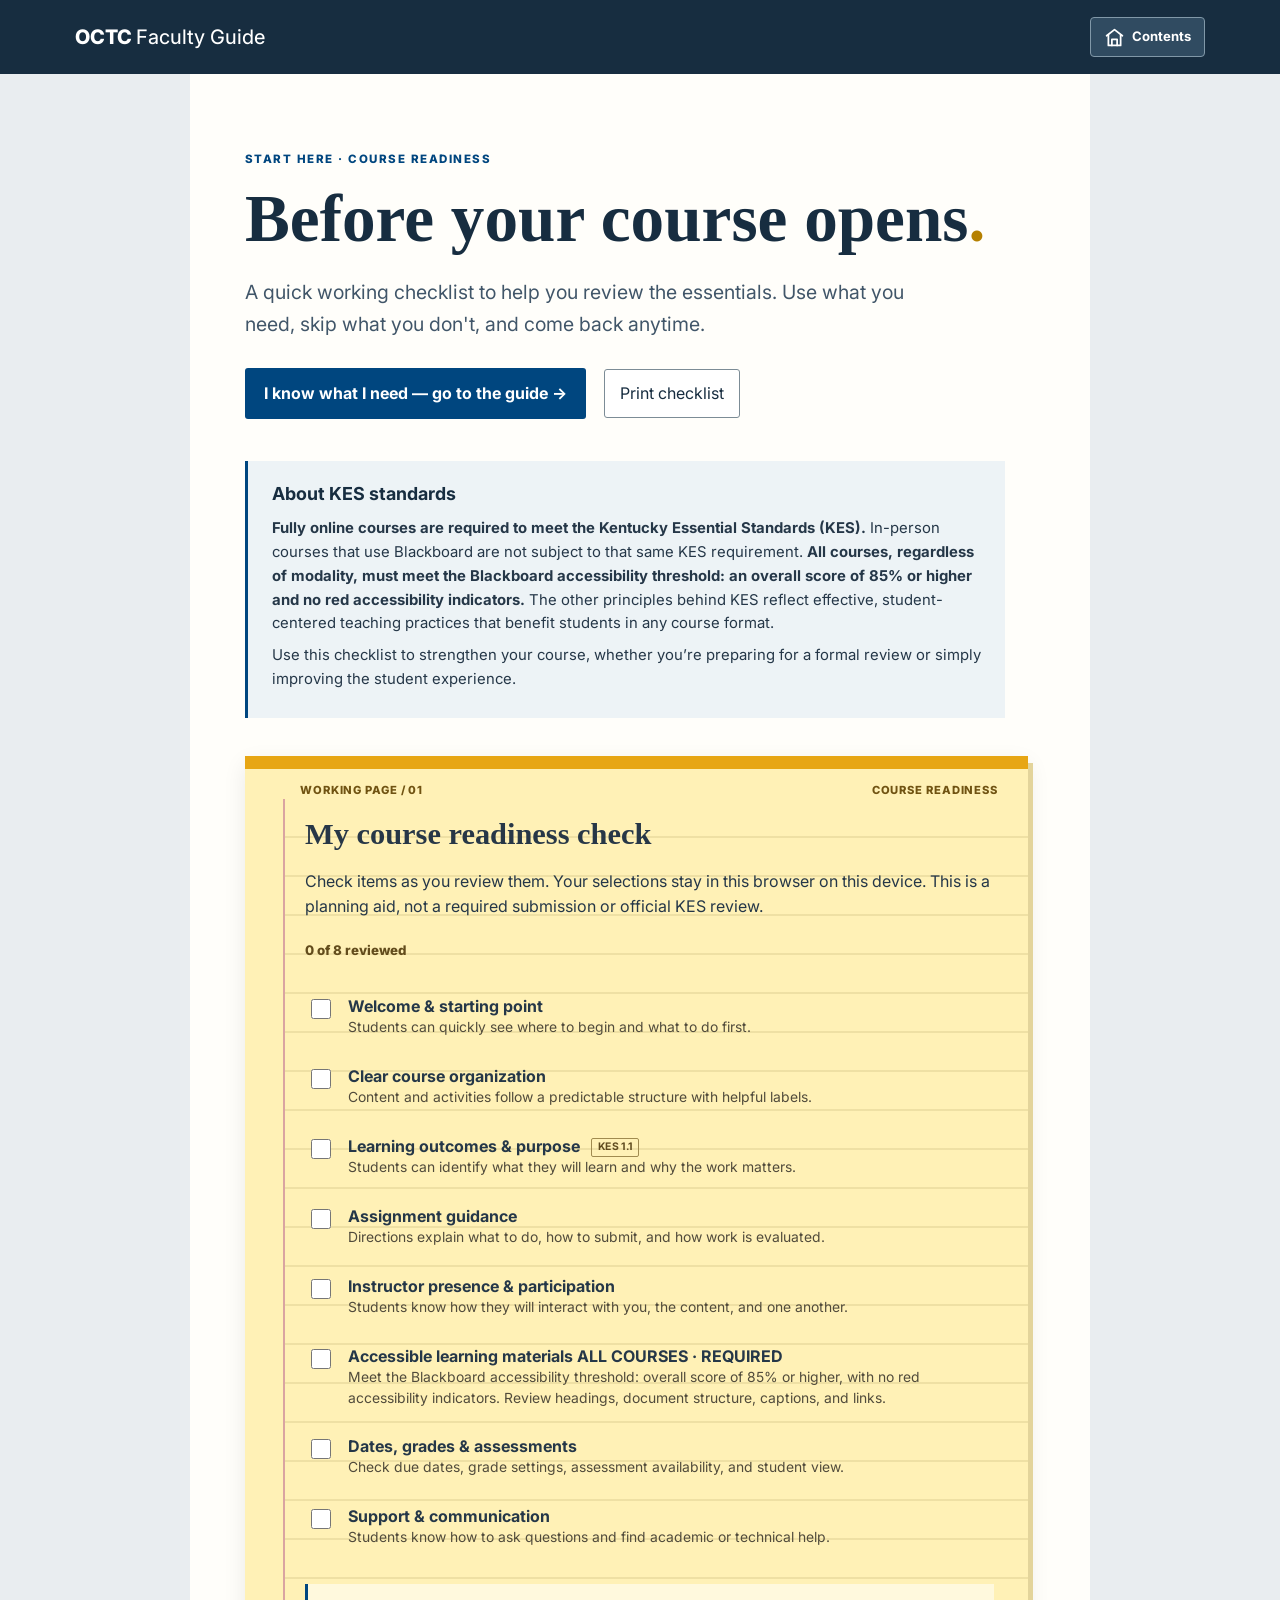
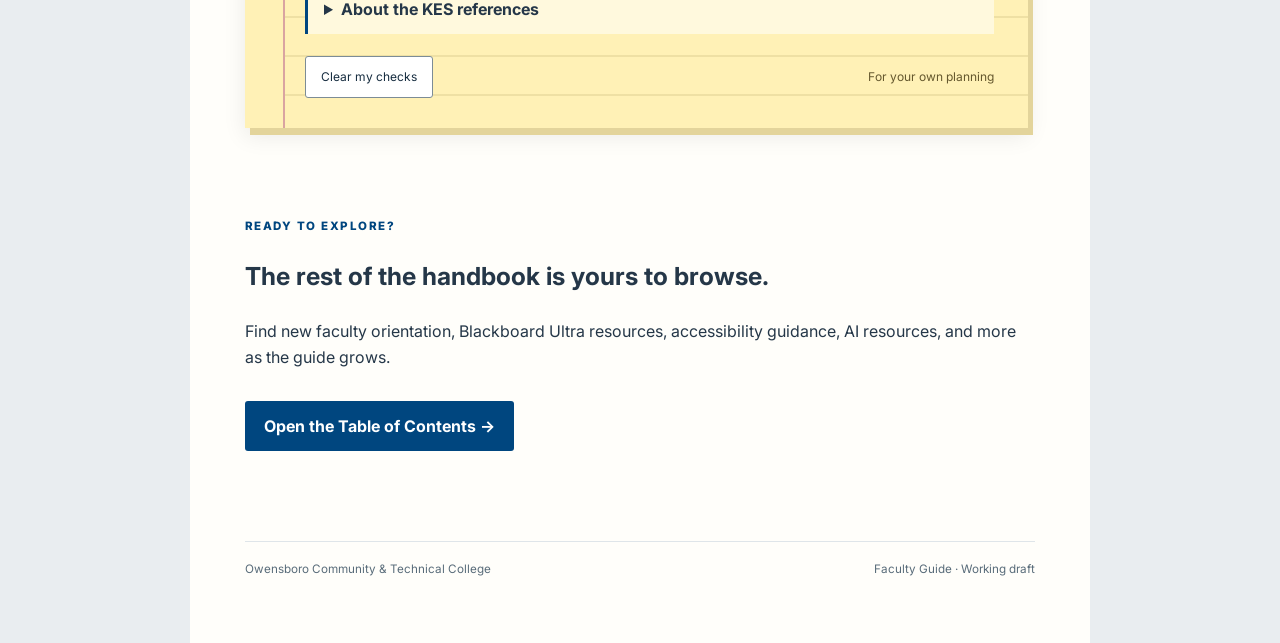
==== commit 11635063: "Clarify universal accessibility threshold across all course modalities" ====
--- a/index.html
+++ b/index.html
@@ -1,10 +1,10 @@
-<!doctype html><html lang="en"><head><meta charset="utf-8"><meta name="viewport" content="width=device-width,initial-scale=1"><meta name="description" content="OCTC Faculty Guide course readiness check"><title>Course Readiness Check | OCTC Faculty Guide</title><link rel="stylesheet" href="styles.css"><link rel="stylesheet" href="readiness.css"></head><body><a class="skip" href="#main">Skip to checklist</a><header class="ready-header"><a href="guide.html" class="brand-link">OCTC <span>Faculty Guide</span></a><a class="home-link" href="guide.html" aria-label="Home — Table of Contents" title="Table of Contents"><svg aria-hidden="true" width="21" height="21" viewBox="0 0 24 24" fill="none" stroke="currentColor" stroke-width="2" stroke-linecap="round" stroke-linejoin="round"><path d="m3 10 9-7 9 7"/><path d="M5 9v12h14V9"/><path d="M9 21v-7h6v7"/></svg><span class="home-label">Contents</span></a><a class="toc-link" href="guide.html">Skip to Table of Contents <span aria-hidden="true">→</span></a></header><main id="main" class="ready-main"><p class="overline">START HERE · COURSE READINESS</p><h1>Before your course opens<span class="period">.</span></h1><p class="lead">A quick working checklist to help you review the essentials. Use what you need, skip what you don't, and come back anytime.</p><div class="ready-actions"><a class="primary-action" href="guide.html">I know what I need — go to the guide <span aria-hidden="true">→</span></a><button id="print" type="button">Print checklist</button></div><aside class="kes-context" aria-label="About KES standards"><h2>About KES standards</h2><p><strong>Fully online courses are required to meet the Kentucky Essential Standards (KES).</strong> In-person courses that use Blackboard are not subject to that same requirement. However, the principles behind KES reflect effective, student-centered teaching practices that benefit students in any course format.</p><p>Use this checklist to strengthen your course, whether you’re preparing for a formal review or simply improving the student experience.</p></aside><section class="pad" aria-labelledby="pad-title"><div class="pad-top"><span>WORKING PAGE / 01</span><span>COURSE READINESS</span></div><div class="pad-content"><h2 id="pad-title">My course readiness check</h2><p>Check items as you review them. Your selections stay in this browser on this device. This is a planning aid, not a required submission or official KES review.</p><div class="progress" aria-live="polite" id="progress">0 of 8 reviewed</div><div class="checklist">
+<!doctype html><html lang="en"><head><meta charset="utf-8"><meta name="viewport" content="width=device-width,initial-scale=1"><meta name="description" content="OCTC Faculty Guide course readiness check"><title>Course Readiness Check | OCTC Faculty Guide</title><link rel="stylesheet" href="styles.css"><link rel="stylesheet" href="readiness.css"></head><body><a class="skip" href="#main">Skip to checklist</a><header class="ready-header"><a href="guide.html" class="brand-link">OCTC <span>Faculty Guide</span></a><a class="home-link" href="guide.html" aria-label="Home — Table of Contents" title="Table of Contents"><svg aria-hidden="true" width="21" height="21" viewBox="0 0 24 24" fill="none" stroke="currentColor" stroke-width="2" stroke-linecap="round" stroke-linejoin="round"><path d="m3 10 9-7 9 7"/><path d="M5 9v12h14V9"/><path d="M9 21v-7h6v7"/></svg><span class="home-label">Contents</span></a><a class="toc-link" href="guide.html">Skip to Table of Contents <span aria-hidden="true">→</span></a></header><main id="main" class="ready-main"><p class="overline">START HERE · COURSE READINESS</p><h1>Before your course opens<span class="period">.</span></h1><p class="lead">A quick working checklist to help you review the essentials. Use what you need, skip what you don't, and come back anytime.</p><div class="ready-actions"><a class="primary-action" href="guide.html">I know what I need — go to the guide <span aria-hidden="true">→</span></a><button id="print" type="button">Print checklist</button></div><aside class="kes-context" aria-label="About KES standards"><h2>About KES standards</h2><p><strong>Fully online courses are required to meet the Kentucky Essential Standards (KES).</strong> In-person courses that use Blackboard are not subject to that same KES requirement. <strong>All courses, regardless of modality, must meet the Blackboard accessibility threshold: an overall score of 85% or higher and no red accessibility indicators.</strong> The other principles behind KES reflect effective, student-centered teaching practices that benefit students in any course format.</p><p>Use this checklist to strengthen your course, whether you’re preparing for a formal review or simply improving the student experience.</p></aside><section class="pad" aria-labelledby="pad-title"><div class="pad-top"><span>WORKING PAGE / 01</span><span>COURSE READINESS</span></div><div class="pad-content"><h2 id="pad-title">My course readiness check</h2><p>Check items as you review them. Your selections stay in this browser on this device. This is a planning aid, not a required submission or official KES review.</p><div class="progress" aria-live="polite" id="progress">0 of 8 reviewed</div><div class="checklist">
 <label><input type="checkbox" data-item="welcome"><span><strong>Welcome &amp; starting point</strong><small>Students can quickly see where to begin and what to do first.</small></span></label>
 <label><input type="checkbox" data-item="navigation"><span><strong>Clear course organization</strong><small>Content and activities follow a predictable structure with helpful labels.</small></span></label>
 <label><input type="checkbox" data-item="objectives"><span><strong>Learning outcomes &amp; purpose <span class="kes-tag" title="KES standard 1.1">KES 1.1</span></strong><small>Students can identify what they will learn and why the work matters.</small></span></label>
 <label><input type="checkbox" data-item="instructions"><span><strong>Assignment guidance</strong><small>Directions explain what to do, how to submit, and how work is evaluated.</small></span></label>
 <label><input type="checkbox" data-item="interaction"><span><strong>Instructor presence &amp; participation</strong><small>Students know how they will interact with you, the content, and one another.</small></span></label>
-<label><input type="checkbox" data-item="access"><span><strong>Accessible learning materials</strong><small>Review headings, document structure, captions, links, and accessibility reports.</small></span></label>
+<label><input type="checkbox" data-item="access"><span><strong>Accessible learning materials <span class="required-tag">ALL COURSES · REQUIRED</span></strong><small>Meet the Blackboard accessibility threshold: overall score of 85% or higher, with no red accessibility indicators. Review headings, document structure, captions, and links.</small></span></label>
 <label><input type="checkbox" data-item="dates"><span><strong>Dates, grades &amp; assessments</strong><small>Check due dates, grade settings, assessment availability, and student view.</small></span></label>
 <label><input type="checkbox" data-item="support"><span><strong>Support &amp; communication</strong><small>Students know how to ask questions and find academic or technical help.</small></span></label>
 </div><details class="note"><summary>About the KES references</summary><p>Small KES tags identify connections to the Kentucky Essential Standards. Additional standard numbers will be added after verifying the exact mapping against the original checklist. These tags do not mean every course is required to undergo a KES review.</p></details><div class="pad-bottom"><button id="reset" type="button">Clear my checks</button><span>For your own planning</span></div></div></section><section class="after"><p class="chapter-no">READY TO EXPLORE?</p><h2>The rest of the handbook is yours to browse.</h2><p>Find new faculty orientation, Blackboard Ultra resources, accessibility guidance, AI resources, and more as the guide grows.</p><a class="primary-action" href="guide.html">Open the Table of Contents <span aria-hidden="true">→</span></a></section><footer>Owensboro Community &amp; Technical College <span>Faculty Guide · Working draft</span></footer></main><script src="readiness.js"></script></body></html>
--- a/readiness.css
+++ b/readiness.css
@@ -3,3 +3,5 @@
 .ready-header{justify-content:flex-start}
 .ready-header .home-link{margin-left:auto}
 .ready-header .toc-link{display:none}
+
+.kes-context{margin:0 0 38px;padding:18px 24px;background:#edf3f6;border-left:3px solid #00467f;max-width:760px}.kes-context h2{font-size:1.12rem;margin:0 0 9px;color:#172d40}.kes-context p{margin:8px 0;font-size:.93rem;line-height:1.6}.kes-tag{display:inline-block;vertical-align:middle;margin-left:7px;padding:1px 6px;border:1px solid #a08b50;border-radius:2px;font-family:Inter,system-ui,sans-serif;font-size:.65rem;font-weight:700;letter-spacing:.03em;color:#5f4b1f;white-space:nowrap;text-decoration:none}.checklist input:checked+span .kes-tag{text-decoration:none}@media print{.kes-context{background:white;border-left:2px solid #00467f;break-inside:avoid}}
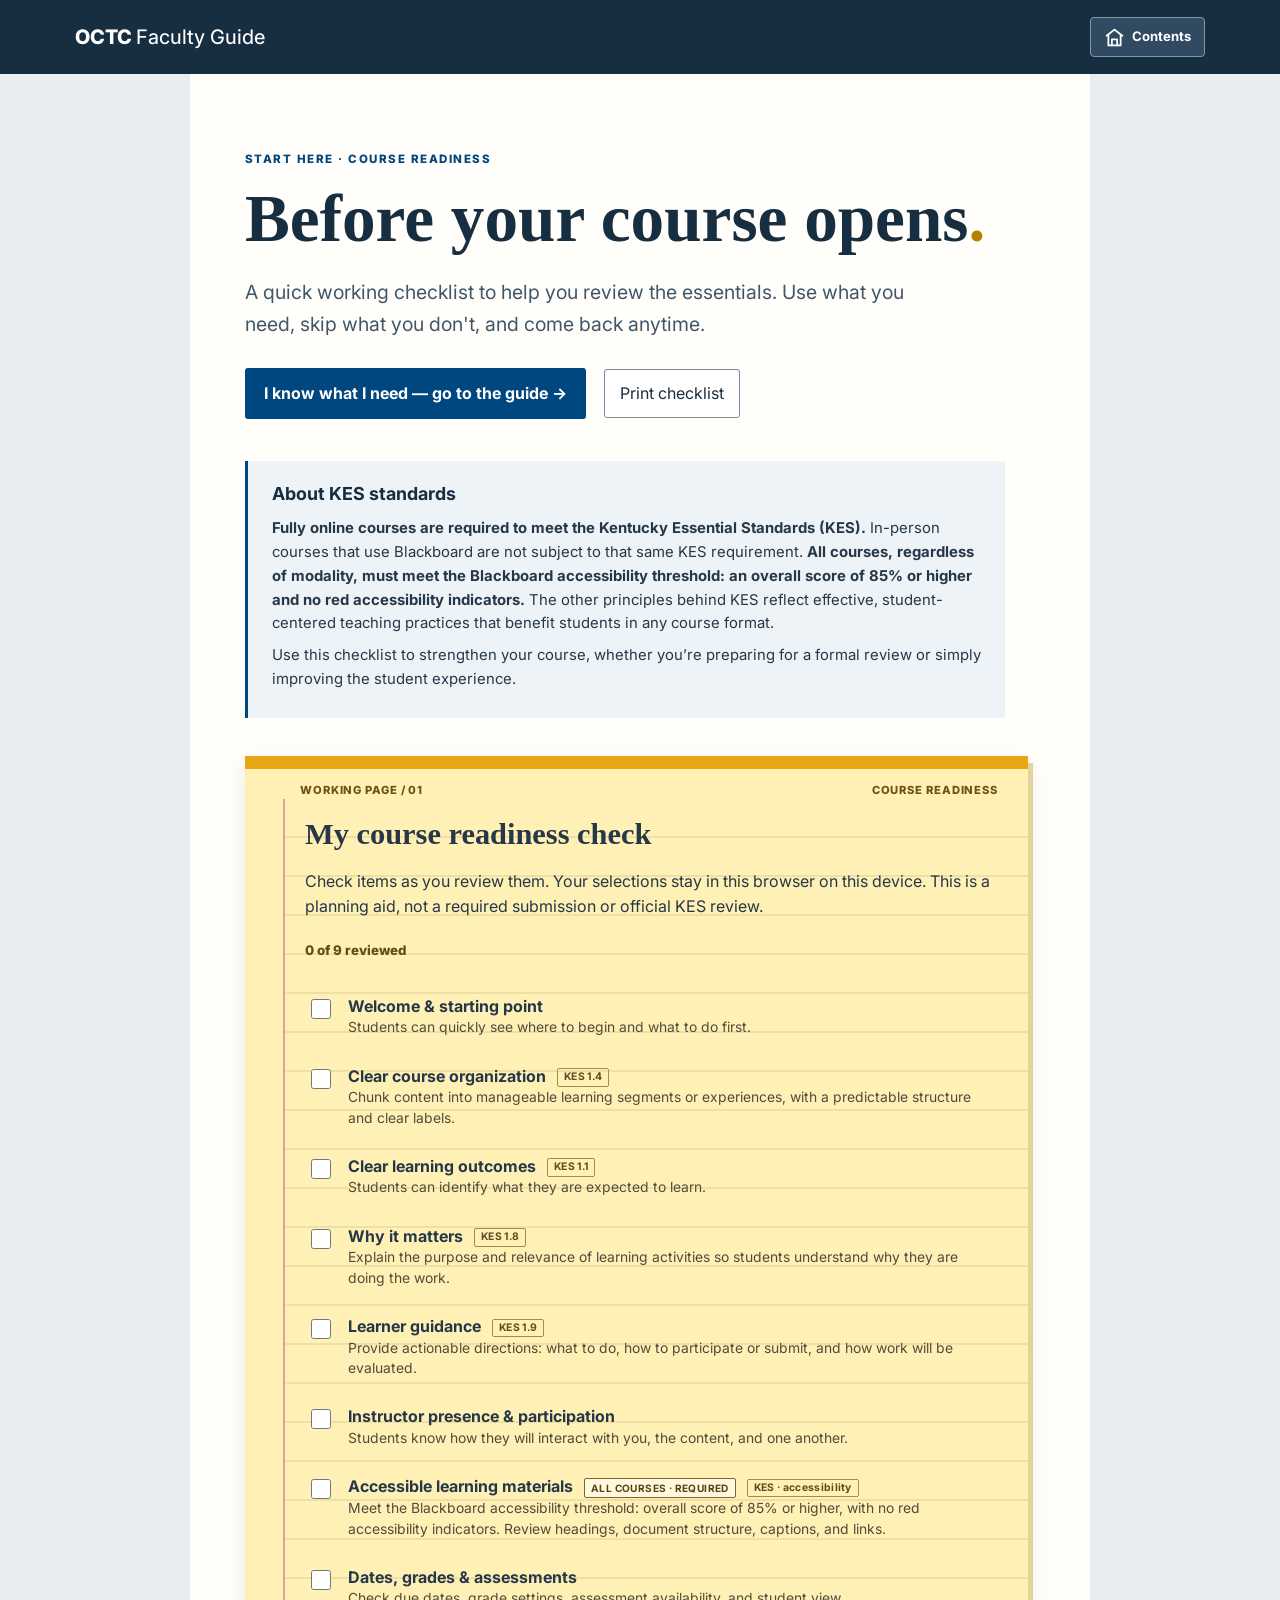
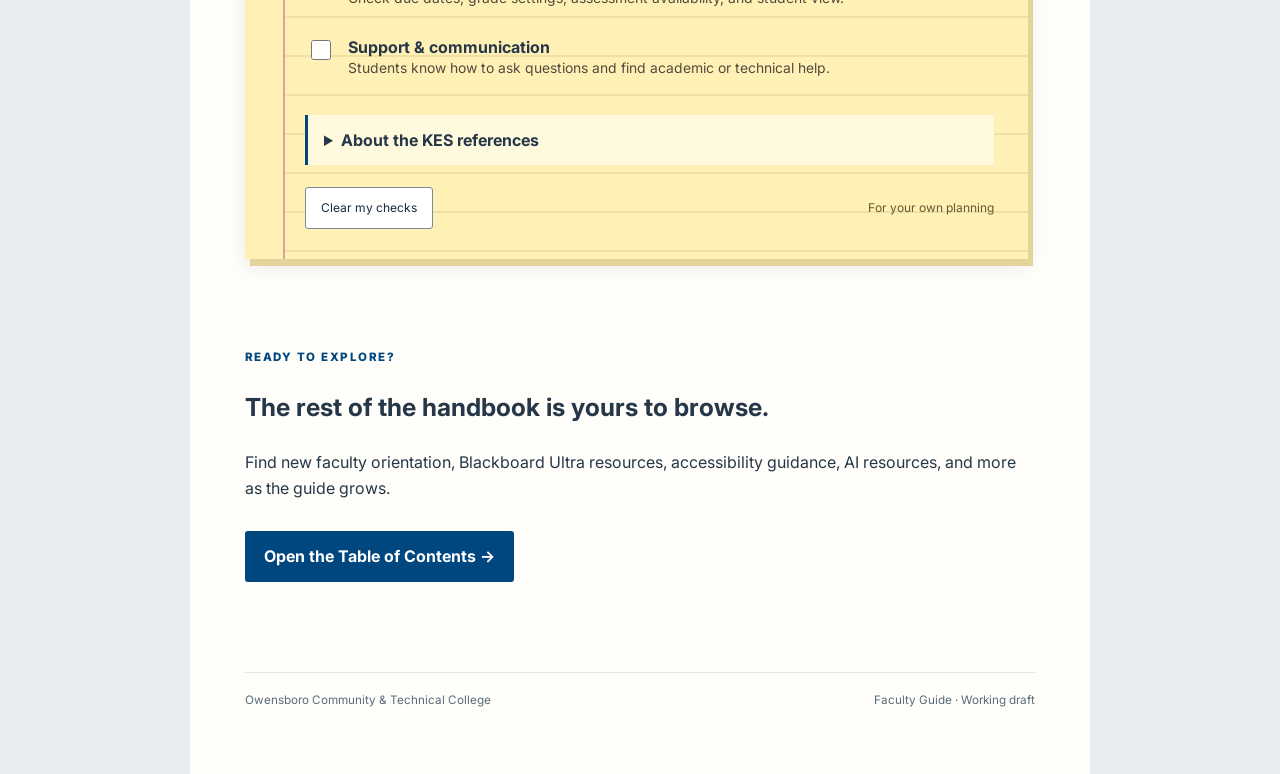
==== commit 1484facc: "Refine readiness items and discreet KES mappings 1.1 1.4 1.8 1.9" ====
--- a/index.html
+++ b/index.html
@@ -1,10 +1,11 @@
-<!doctype html><html lang="en"><head><meta charset="utf-8"><meta name="viewport" content="width=device-width,initial-scale=1"><meta name="description" content="OCTC Faculty Guide course readiness check"><title>Course Readiness Check | OCTC Faculty Guide</title><link rel="stylesheet" href="styles.css"><link rel="stylesheet" href="readiness.css"></head><body><a class="skip" href="#main">Skip to checklist</a><header class="ready-header"><a href="guide.html" class="brand-link">OCTC <span>Faculty Guide</span></a><a class="home-link" href="guide.html" aria-label="Home — Table of Contents" title="Table of Contents"><svg aria-hidden="true" width="21" height="21" viewBox="0 0 24 24" fill="none" stroke="currentColor" stroke-width="2" stroke-linecap="round" stroke-linejoin="round"><path d="m3 10 9-7 9 7"/><path d="M5 9v12h14V9"/><path d="M9 21v-7h6v7"/></svg><span class="home-label">Contents</span></a><a class="toc-link" href="guide.html">Skip to Table of Contents <span aria-hidden="true">→</span></a></header><main id="main" class="ready-main"><p class="overline">START HERE · COURSE READINESS</p><h1>Before your course opens<span class="period">.</span></h1><p class="lead">A quick working checklist to help you review the essentials. Use what you need, skip what you don't, and come back anytime.</p><div class="ready-actions"><a class="primary-action" href="guide.html">I know what I need — go to the guide <span aria-hidden="true">→</span></a><button id="print" type="button">Print checklist</button></div><aside class="kes-context" aria-label="About KES standards"><h2>About KES standards</h2><p><strong>Fully online courses are required to meet the Kentucky Essential Standards (KES).</strong> In-person courses that use Blackboard are not subject to that same KES requirement. <strong>All courses, regardless of modality, must meet the Blackboard accessibility threshold: an overall score of 85% or higher and no red accessibility indicators.</strong> The other principles behind KES reflect effective, student-centered teaching practices that benefit students in any course format.</p><p>Use this checklist to strengthen your course, whether you’re preparing for a formal review or simply improving the student experience.</p></aside><section class="pad" aria-labelledby="pad-title"><div class="pad-top"><span>WORKING PAGE / 01</span><span>COURSE READINESS</span></div><div class="pad-content"><h2 id="pad-title">My course readiness check</h2><p>Check items as you review them. Your selections stay in this browser on this device. This is a planning aid, not a required submission or official KES review.</p><div class="progress" aria-live="polite" id="progress">0 of 8 reviewed</div><div class="checklist">
+<!doctype html><html lang="en"><head><meta charset="utf-8"><meta name="viewport" content="width=device-width,initial-scale=1"><meta name="description" content="OCTC Faculty Guide course readiness check"><title>Course Readiness Check | OCTC Faculty Guide</title><link rel="stylesheet" href="styles.css"><link rel="stylesheet" href="readiness.css"></head><body><a class="skip" href="#main">Skip to checklist</a><header class="ready-header"><a href="guide.html" class="brand-link">OCTC <span>Faculty Guide</span></a><a class="home-link" href="guide.html" aria-label="Home — Table of Contents" title="Table of Contents"><svg aria-hidden="true" width="21" height="21" viewBox="0 0 24 24" fill="none" stroke="currentColor" stroke-width="2" stroke-linecap="round" stroke-linejoin="round"><path d="m3 10 9-7 9 7"/><path d="M5 9v12h14V9"/><path d="M9 21v-7h6v7"/></svg><span class="home-label">Contents</span></a><a class="toc-link" href="guide.html">Skip to Table of Contents <span aria-hidden="true">→</span></a></header><main id="main" class="ready-main"><p class="overline">START HERE · COURSE READINESS</p><h1>Before your course opens<span class="period">.</span></h1><p class="lead">A quick working checklist to help you review the essentials. Use what you need, skip what you don't, and come back anytime.</p><div class="ready-actions"><a class="primary-action" href="guide.html">I know what I need — go to the guide <span aria-hidden="true">→</span></a><button id="print" type="button">Print checklist</button></div><aside class="kes-context" aria-label="About KES standards"><h2>About KES standards</h2><p><strong>Fully online courses are required to meet the Kentucky Essential Standards (KES).</strong> In-person courses that use Blackboard are not subject to that same KES requirement. <strong>All courses, regardless of modality, must meet the Blackboard accessibility threshold: an overall score of 85% or higher and no red accessibility indicators.</strong> The other principles behind KES reflect effective, student-centered teaching practices that benefit students in any course format.</p><p>Use this checklist to strengthen your course, whether you’re preparing for a formal review or simply improving the student experience.</p></aside><section class="pad" aria-labelledby="pad-title"><div class="pad-top"><span>WORKING PAGE / 01</span><span>COURSE READINESS</span></div><div class="pad-content"><h2 id="pad-title">My course readiness check</h2><p>Check items as you review them. Your selections stay in this browser on this device. This is a planning aid, not a required submission or official KES review.</p><div class="progress" aria-live="polite" id="progress">0 of 9 reviewed</div><div class="checklist">
 <label><input type="checkbox" data-item="welcome"><span><strong>Welcome &amp; starting point</strong><small>Students can quickly see where to begin and what to do first.</small></span></label>
-<label><input type="checkbox" data-item="navigation"><span><strong>Clear course organization</strong><small>Content and activities follow a predictable structure with helpful labels.</small></span></label>
-<label><input type="checkbox" data-item="objectives"><span><strong>Learning outcomes &amp; purpose <span class="kes-tag" title="KES standard 1.1">KES 1.1</span></strong><small>Students can identify what they will learn and why the work matters.</small></span></label>
-<label><input type="checkbox" data-item="instructions"><span><strong>Assignment guidance</strong><small>Directions explain what to do, how to submit, and how work is evaluated.</small></span></label>
+<label><input type="checkbox" data-item="navigation"><span><strong>Clear course organization <span class="kes-tag" title="Kentucky Essential Standard 1.4">KES 1.4</span></strong><small>Chunk content into manageable learning segments or experiences, with a predictable structure and clear labels.</small></span></label>
+<label><input type="checkbox" data-item="objectives"><span><strong>Clear learning outcomes <span class="kes-tag" title="Kentucky Essential Standard 1.1">KES 1.1</span></strong><small>Students can identify what they are expected to learn.</small></span></label>
+<label><input type="checkbox" data-item="purpose"><span><strong>Why it matters <span class="kes-tag" title="Kentucky Essential Standard 1.8">KES 1.8</span></strong><small>Explain the purpose and relevance of learning activities so students understand why they are doing the work.</small></span></label>
+<label><input type="checkbox" data-item="instructions"><span><strong>Learner guidance <span class="kes-tag" title="Kentucky Essential Standard 1.9">KES 1.9</span></strong><small>Provide actionable directions: what to do, how to participate or submit, and how work will be evaluated.</small></span></label>
 <label><input type="checkbox" data-item="interaction"><span><strong>Instructor presence &amp; participation</strong><small>Students know how they will interact with you, the content, and one another.</small></span></label>
-<label><input type="checkbox" data-item="access"><span><strong>Accessible learning materials <span class="required-tag">ALL COURSES · REQUIRED</span></strong><small>Meet the Blackboard accessibility threshold: overall score of 85% or higher, with no red accessibility indicators. Review headings, document structure, captions, and links.</small></span></label>
+<label><input type="checkbox" data-item="access"><span><strong>Accessible learning materials <span class="required-tag">ALL COURSES · REQUIRED</span> <span class="kes-tag" title="Connects to multiple KES accessibility standards">KES · accessibility</span></strong><small>Meet the Blackboard accessibility threshold: overall score of 85% or higher, with no red accessibility indicators. Review headings, document structure, captions, and links.</small></span></label>
 <label><input type="checkbox" data-item="dates"><span><strong>Dates, grades &amp; assessments</strong><small>Check due dates, grade settings, assessment availability, and student view.</small></span></label>
 <label><input type="checkbox" data-item="support"><span><strong>Support &amp; communication</strong><small>Students know how to ask questions and find academic or technical help.</small></span></label>
-</div><details class="note"><summary>About the KES references</summary><p>Small KES tags identify connections to the Kentucky Essential Standards. Additional standard numbers will be added after verifying the exact mapping against the original checklist. These tags do not mean every course is required to undergo a KES review.</p></details><div class="pad-bottom"><button id="reset" type="button">Clear my checks</button><span>For your own planning</span></div></div></section><section class="after"><p class="chapter-no">READY TO EXPLORE?</p><h2>The rest of the handbook is yours to browse.</h2><p>Find new faculty orientation, Blackboard Ultra resources, accessibility guidance, AI resources, and more as the guide grows.</p><a class="primary-action" href="guide.html">Open the Table of Contents <span aria-hidden="true">→</span></a></section><footer>Owensboro Community &amp; Technical College <span>Faculty Guide · Working draft</span></footer></main><script src="readiness.js"></script></body></html>+</div><details class="note"><summary>About the KES references</summary><p>The small references identify related Kentucky Essential Standards. Accessibility spans several separate KES requirements, so its individual standards will be mapped once we verify the original checklist. KES references do not mean every course must undergo a KES review.</p></details><div class="pad-bottom"><button id="reset" type="button">Clear my checks</button><span>For your own planning</span></div></div></section><section class="after"><p class="chapter-no">READY TO EXPLORE?</p><h2>The rest of the handbook is yours to browse.</h2><p>Find new faculty orientation, Blackboard Ultra resources, accessibility guidance, AI resources, and more as the guide grows.</p><a class="primary-action" href="guide.html">Open the Table of Contents <span aria-hidden="true">→</span></a></section><footer>Owensboro Community &amp; Technical College <span>Faculty Guide · Working draft</span></footer></main><script src="readiness.js"></script></body></html>
--- a/readiness.css
+++ b/readiness.css
@@ -5,3 +5,5 @@
 .ready-header .toc-link{display:none}
 
 .kes-context{margin:0 0 38px;padding:18px 24px;background:#edf3f6;border-left:3px solid #00467f;max-width:760px}.kes-context h2{font-size:1.12rem;margin:0 0 9px;color:#172d40}.kes-context p{margin:8px 0;font-size:.93rem;line-height:1.6}.kes-tag{display:inline-block;vertical-align:middle;margin-left:7px;padding:1px 6px;border:1px solid #a08b50;border-radius:2px;font-family:Inter,system-ui,sans-serif;font-size:.65rem;font-weight:700;letter-spacing:.03em;color:#5f4b1f;white-space:nowrap;text-decoration:none}.checklist input:checked+span .kes-tag{text-decoration:none}@media print{.kes-context{background:white;border-left:2px solid #00467f;break-inside:avoid}}
+
+.required-tag{display:inline-block;vertical-align:middle;margin-left:7px;padding:1px 6px;background:#fff9df;border:1px solid #856422;border-radius:2px;font:700 .63rem/1.6 Inter,system-ui,sans-serif;letter-spacing:.04em;color:#5c4211;white-space:nowrap}.checklist input:checked+span .required-tag{text-decoration:none}
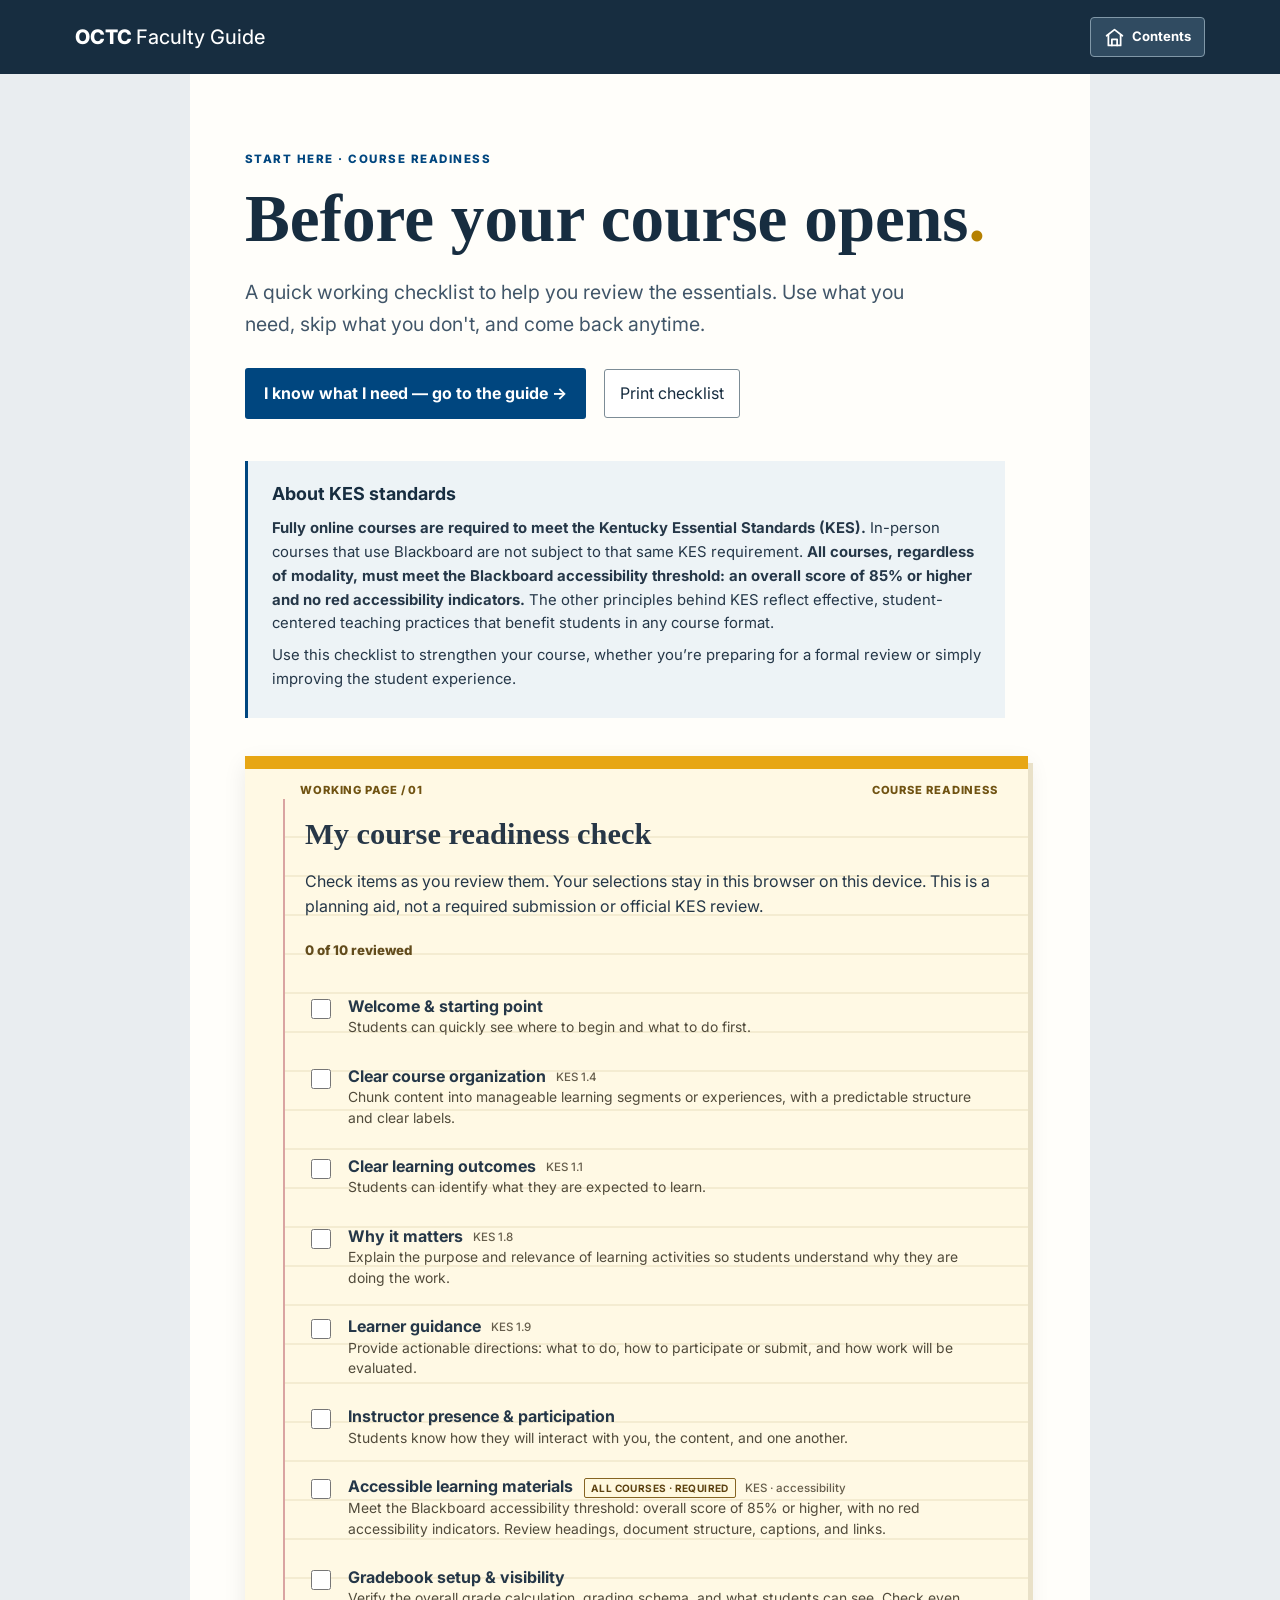
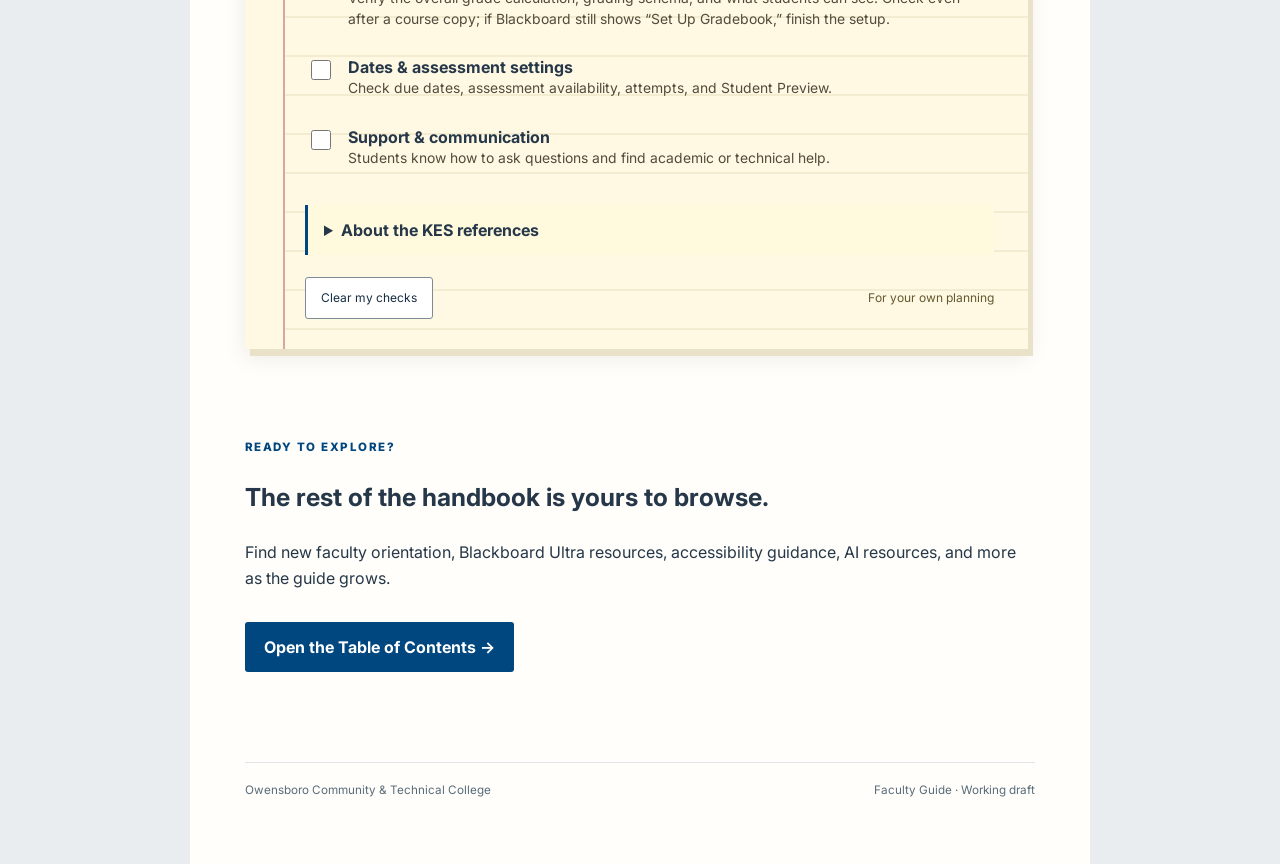
==== commit bae59388: "Add dedicated Blackboard gradebook readiness check" ====
--- a/index.html
+++ b/index.html
@@ -1,4 +1,4 @@
-<!doctype html><html lang="en"><head><meta charset="utf-8"><meta name="viewport" content="width=device-width,initial-scale=1"><meta name="description" content="OCTC Faculty Guide course readiness check"><title>Course Readiness Check | OCTC Faculty Guide</title><link rel="stylesheet" href="styles.css"><link rel="stylesheet" href="readiness.css"></head><body><a class="skip" href="#main">Skip to checklist</a><header class="ready-header"><a href="guide.html" class="brand-link">OCTC <span>Faculty Guide</span></a><a class="home-link" href="guide.html" aria-label="Home — Table of Contents" title="Table of Contents"><svg aria-hidden="true" width="21" height="21" viewBox="0 0 24 24" fill="none" stroke="currentColor" stroke-width="2" stroke-linecap="round" stroke-linejoin="round"><path d="m3 10 9-7 9 7"/><path d="M5 9v12h14V9"/><path d="M9 21v-7h6v7"/></svg><span class="home-label">Contents</span></a><a class="toc-link" href="guide.html">Skip to Table of Contents <span aria-hidden="true">→</span></a></header><main id="main" class="ready-main"><p class="overline">START HERE · COURSE READINESS</p><h1>Before your course opens<span class="period">.</span></h1><p class="lead">A quick working checklist to help you review the essentials. Use what you need, skip what you don't, and come back anytime.</p><div class="ready-actions"><a class="primary-action" href="guide.html">I know what I need — go to the guide <span aria-hidden="true">→</span></a><button id="print" type="button">Print checklist</button></div><aside class="kes-context" aria-label="About KES standards"><h2>About KES standards</h2><p><strong>Fully online courses are required to meet the Kentucky Essential Standards (KES).</strong> In-person courses that use Blackboard are not subject to that same KES requirement. <strong>All courses, regardless of modality, must meet the Blackboard accessibility threshold: an overall score of 85% or higher and no red accessibility indicators.</strong> The other principles behind KES reflect effective, student-centered teaching practices that benefit students in any course format.</p><p>Use this checklist to strengthen your course, whether you’re preparing for a formal review or simply improving the student experience.</p></aside><section class="pad" aria-labelledby="pad-title"><div class="pad-top"><span>WORKING PAGE / 01</span><span>COURSE READINESS</span></div><div class="pad-content"><h2 id="pad-title">My course readiness check</h2><p>Check items as you review them. Your selections stay in this browser on this device. This is a planning aid, not a required submission or official KES review.</p><div class="progress" aria-live="polite" id="progress">0 of 9 reviewed</div><div class="checklist">
+<!doctype html><html lang="en"><head><meta charset="utf-8"><meta name="viewport" content="width=device-width,initial-scale=1"><meta name="description" content="OCTC Faculty Guide course readiness check"><title>Course Readiness Check | OCTC Faculty Guide</title><link rel="stylesheet" href="styles.css"><link rel="stylesheet" href="readiness.css"></head><body><a class="skip" href="#main">Skip to checklist</a><header class="ready-header"><a href="guide.html" class="brand-link">OCTC <span>Faculty Guide</span></a><a class="home-link" href="guide.html" aria-label="Home — Table of Contents" title="Table of Contents"><svg aria-hidden="true" width="21" height="21" viewBox="0 0 24 24" fill="none" stroke="currentColor" stroke-width="2" stroke-linecap="round" stroke-linejoin="round"><path d="m3 10 9-7 9 7"/><path d="M5 9v12h14V9"/><path d="M9 21v-7h6v7"/></svg><span class="home-label">Contents</span></a><a class="toc-link" href="guide.html">Skip to Table of Contents <span aria-hidden="true">→</span></a></header><main id="main" class="ready-main"><p class="overline">START HERE · COURSE READINESS</p><h1>Before your course opens<span class="period">.</span></h1><p class="lead">A quick working checklist to help you review the essentials. Use what you need, skip what you don't, and come back anytime.</p><div class="ready-actions"><a class="primary-action" href="guide.html">I know what I need — go to the guide <span aria-hidden="true">→</span></a><button id="print" type="button">Print checklist</button></div><aside class="kes-context" aria-label="About KES standards"><h2>About KES standards</h2><p><strong>Fully online courses are required to meet the Kentucky Essential Standards (KES).</strong> In-person courses that use Blackboard are not subject to that same KES requirement. <strong>All courses, regardless of modality, must meet the Blackboard accessibility threshold: an overall score of 85% or higher and no red accessibility indicators.</strong> The other principles behind KES reflect effective, student-centered teaching practices that benefit students in any course format.</p><p>Use this checklist to strengthen your course, whether you’re preparing for a formal review or simply improving the student experience.</p></aside><section class="pad" aria-labelledby="pad-title"><div class="pad-top"><span>WORKING PAGE / 01</span><span>COURSE READINESS</span></div><div class="pad-content"><h2 id="pad-title">My course readiness check</h2><p>Check items as you review them. Your selections stay in this browser on this device. This is a planning aid, not a required submission or official KES review.</p><div class="progress" aria-live="polite" id="progress">0 of 10 reviewed</div><div class="checklist">
 <label><input type="checkbox" data-item="welcome"><span><strong>Welcome &amp; starting point</strong><small>Students can quickly see where to begin and what to do first.</small></span></label>
 <label><input type="checkbox" data-item="navigation"><span><strong>Clear course organization <span class="kes-tag" title="Kentucky Essential Standard 1.4">KES 1.4</span></strong><small>Chunk content into manageable learning segments or experiences, with a predictable structure and clear labels.</small></span></label>
 <label><input type="checkbox" data-item="objectives"><span><strong>Clear learning outcomes <span class="kes-tag" title="Kentucky Essential Standard 1.1">KES 1.1</span></strong><small>Students can identify what they are expected to learn.</small></span></label>
@@ -6,6 +6,7 @@
 <label><input type="checkbox" data-item="instructions"><span><strong>Learner guidance <span class="kes-tag" title="Kentucky Essential Standard 1.9">KES 1.9</span></strong><small>Provide actionable directions: what to do, how to participate or submit, and how work will be evaluated.</small></span></label>
 <label><input type="checkbox" data-item="interaction"><span><strong>Instructor presence &amp; participation</strong><small>Students know how they will interact with you, the content, and one another.</small></span></label>
 <label><input type="checkbox" data-item="access"><span><strong>Accessible learning materials <span class="required-tag">ALL COURSES · REQUIRED</span> <span class="kes-tag" title="Connects to multiple KES accessibility standards">KES · accessibility</span></strong><small>Meet the Blackboard accessibility threshold: overall score of 85% or higher, with no red accessibility indicators. Review headings, document structure, captions, and links.</small></span></label>
-<label><input type="checkbox" data-item="dates"><span><strong>Dates, grades &amp; assessments</strong><small>Check due dates, grade settings, assessment availability, and student view.</small></span></label>
+<label><input type="checkbox" data-item="gradebook"><span><strong>Gradebook setup &amp; visibility</strong><small>Verify the overall grade calculation, grading schema, and what students can see. Check even after a course copy; if Blackboard still shows “Set Up Gradebook,” finish the setup.</small></span></label>
+<label><input type="checkbox" data-item="dates"><span><strong>Dates &amp; assessment settings</strong><small>Check due dates, assessment availability, attempts, and Student Preview.</small></span></label>
 <label><input type="checkbox" data-item="support"><span><strong>Support &amp; communication</strong><small>Students know how to ask questions and find academic or technical help.</small></span></label>
 </div><details class="note"><summary>About the KES references</summary><p>The small references identify related Kentucky Essential Standards. Accessibility spans several separate KES requirements, so its individual standards will be mapped once we verify the original checklist. KES references do not mean every course must undergo a KES review.</p></details><div class="pad-bottom"><button id="reset" type="button">Clear my checks</button><span>For your own planning</span></div></div></section><section class="after"><p class="chapter-no">READY TO EXPLORE?</p><h2>The rest of the handbook is yours to browse.</h2><p>Find new faculty orientation, Blackboard Ultra resources, accessibility guidance, AI resources, and more as the guide grows.</p><a class="primary-action" href="guide.html">Open the Table of Contents <span aria-hidden="true">→</span></a></section><footer>Owensboro Community &amp; Technical College <span>Faculty Guide · Working draft</span></footer></main><script src="readiness.js"></script></body></html>
--- a/readiness.css
+++ b/readiness.css
@@ -1,4 +1,4 @@
-.ready-header{height:74px;background:#172d40;color:white;display:flex;justify-content:space-between;align-items:center;padding:12px clamp(20px,6vw,75px);gap:15px}.brand-link{color:white;text-decoration:none;font-size:1.25rem;font-weight:800}.brand-link span{font-weight:450}.toc-link{color:#ffe19a;text-decoration:underline;text-underline-offset:4px;font-weight:700;font-size:.88rem}.ready-main{max-width:900px;margin:0 auto;padding:clamp(30px,5vw,65px) clamp(18px,5vw,55px);background:#fffefa;min-height:100vh}.ready-main h1{font-family:Georgia,serif;font-size:clamp(2.4rem,6vw,4.2rem);line-height:1.13;color:#172d40;margin:12px 0}.ready-main .lead{max-width:700px}.ready-actions{display:flex;align-items:center;gap:18px;flex-wrap:wrap;margin:28px 0 42px}.primary-action{display:inline-block;background:#00467f;color:white;padding:12px 19px;text-decoration:none;font-weight:700;border-radius:3px}.primary-action:hover,.primary-action:focus-visible{background:#17344b}.ready-actions button,.pad-bottom button{border:1px solid #7c8c96;background:white;color:#172d40;padding:10px 15px;border-radius:3px;font:inherit;cursor:pointer}.pad{background:#fff1b6;box-shadow:5px 7px 0 #e3d49b,0 8px 22px #00000015;border-top:13px solid #e7a614;position:relative;margin:20px 7px 65px 0}.pad-top{display:flex;justify-content:space-between;gap:10px;padding:12px 30px 0 55px;font-size:.7rem;letter-spacing:.08em;font-weight:800;color:#705312}.pad-content{margin-left:38px;padding:12px 34px 30px 20px;border-left:2px solid #d9a4a1;background:repeating-linear-gradient(to bottom,transparent 0,transparent 37px,#decf92 38px,transparent 39px)}.pad h2{font-family:Georgia,serif;font-size:1.9rem;line-height:1.2;margin:5px 0 12px;color:#273747}.pad p{line-height:1.6}.progress{font-size:.83rem;font-weight:800;color:#624c1c;margin:20px 0}.checklist label{display:flex;align-items:flex-start;gap:14px;padding:13px 2px;cursor:pointer;min-height:70px}.checklist input{width:20px;height:20px;accent-color:#00467f;margin-top:4px;flex-shrink:0}.checklist strong{display:block;font-size:1rem;line-height:1.4}.checklist small{display:block;font-size:.87rem;line-height:1.5;color:#514b3b}.checklist input:checked+span strong{text-decoration:line-through;text-decoration-thickness:1px}.note{background:#fff9dd;padding:12px 16px;margin:22px 0;border-left:3px solid #00467f}.note summary{font-weight:700;cursor:pointer}.pad-bottom{display:flex;align-items:center;justify-content:space-between;gap:10px;font-size:.75rem;color:#65582e}.after{padding:12px 0 35px}.after h2{font-size:1.55rem}.after .primary-action{margin-top:14px}.ready-main footer{max-width:none}@media(max-width:600px){.ready-header{height:auto;min-height:70px}.toc-link{font-size:.78rem}.pad-top{padding-left:26px}.pad-content{margin-left:18px;padding-right:15px;padding-left:14px}.pad h2{font-size:1.5rem}.ready-main{padding-left:18px;padding-right:18px}}@media print{body{background:white}.ready-header,.ready-actions,.after,.pad-bottom button,.toc-link{display:none!important}.ready-main{max-width:none;padding:0}.pad{box-shadow:none;margin:0;background:#fff8d9;print-color-adjust:exact}.pad-content{background:none}.checklist label{break-inside:avoid}.note{break-inside:avoid}footer{margin-top:20px}}
+.ready-header{height:74px;background:#172d40;color:white;display:flex;justify-content:space-between;align-items:center;padding:12px clamp(20px,6vw,75px);gap:15px}.brand-link{color:white;text-decoration:none;font-size:1.25rem;font-weight:800}.brand-link span{font-weight:450}.toc-link{color:#ffe19a;text-decoration:underline;text-underline-offset:4px;font-weight:700;font-size:.88rem}.ready-main{max-width:900px;margin:0 auto;padding:clamp(30px,5vw,65px) clamp(18px,5vw,55px);background:#fffefa;min-height:100vh}.ready-main h1{font-family:Georgia,serif;font-size:clamp(2.4rem,6vw,4.2rem);line-height:1.13;color:#172d40;margin:12px 0}.ready-main .lead{max-width:700px}.ready-actions{display:flex;align-items:center;gap:18px;flex-wrap:wrap;margin:28px 0 42px}.primary-action{display:inline-block;background:#00467f;color:white;padding:12px 19px;text-decoration:none;font-weight:700;border-radius:3px}.primary-action:hover,.primary-action:focus-visible{background:#17344b}.ready-actions button,.pad-bottom button{border:1px solid #7c8c96;background:white;color:#172d40;padding:10px 15px;border-radius:3px;font:inherit;cursor:pointer}.pad{background:#fff9e4;box-shadow:5px 7px 0 #e9e1c8,0 8px 22px #00000015;border-top:13px solid #e7a614;position:relative;margin:20px 7px 65px 0}.pad-top{display:flex;justify-content:space-between;gap:10px;padding:12px 30px 0 55px;font-size:.7rem;letter-spacing:.08em;font-weight:800;color:#705312}.pad-content{margin-left:38px;padding:12px 34px 30px 20px;border-left:2px solid #d9a4a1;background:repeating-linear-gradient(to bottom,transparent 0,transparent 37px,#e9dfbe 38px,transparent 39px)}.pad h2{font-family:Georgia,serif;font-size:1.9rem;line-height:1.2;margin:5px 0 12px;color:#273747}.pad p{line-height:1.6}.progress{font-size:.83rem;font-weight:800;color:#624c1c;margin:20px 0}.checklist label{display:flex;align-items:flex-start;gap:14px;padding:13px 2px;cursor:pointer;min-height:70px}.checklist input{width:20px;height:20px;accent-color:#00467f;margin-top:4px;flex-shrink:0}.checklist strong{display:block;font-size:1rem;line-height:1.4}.checklist small{display:block;font-size:.87rem;line-height:1.5;color:#514b3b}.checklist input:checked+span strong{text-decoration:line-through;text-decoration-thickness:1px}.note{background:#fff9dd;padding:12px 16px;margin:22px 0;border-left:3px solid #00467f}.note summary{font-weight:700;cursor:pointer}.pad-bottom{display:flex;align-items:center;justify-content:space-between;gap:10px;font-size:.75rem;color:#65582e}.after{padding:12px 0 35px}.after h2{font-size:1.55rem}.after .primary-action{margin-top:14px}.ready-main footer{max-width:none}@media(max-width:600px){.ready-header{height:auto;min-height:70px}.toc-link{font-size:.78rem}.pad-top{padding-left:26px}.pad-content{margin-left:18px;padding-right:15px;padding-left:14px}.pad h2{font-size:1.5rem}.ready-main{padding-left:18px;padding-right:18px}}@media print{body{background:white}.ready-header,.ready-actions,.after,.pad-bottom button,.toc-link{display:none!important}.ready-main{max-width:none;padding:0}.pad{box-shadow:none;margin:0;background:#fff9e4;print-color-adjust:exact}.pad-content{background:none}.checklist label{break-inside:avoid}.note{break-inside:avoid}footer{margin-top:20px}}
 /* Keep both navigation actions together rather than separated across the header */
 .ready-header{justify-content:flex-start}
 .ready-header .home-link{margin-left:auto}
@@ -7,3 +7,6 @@
 .kes-context{margin:0 0 38px;padding:18px 24px;background:#edf3f6;border-left:3px solid #00467f;max-width:760px}.kes-context h2{font-size:1.12rem;margin:0 0 9px;color:#172d40}.kes-context p{margin:8px 0;font-size:.93rem;line-height:1.6}.kes-tag{display:inline-block;vertical-align:middle;margin-left:7px;padding:1px 6px;border:1px solid #a08b50;border-radius:2px;font-family:Inter,system-ui,sans-serif;font-size:.65rem;font-weight:700;letter-spacing:.03em;color:#5f4b1f;white-space:nowrap;text-decoration:none}.checklist input:checked+span .kes-tag{text-decoration:none}@media print{.kes-context{background:white;border-left:2px solid #00467f;break-inside:avoid}}
 
 .required-tag{display:inline-block;vertical-align:middle;margin-left:7px;padding:1px 6px;background:#fff9df;border:1px solid #856422;border-radius:2px;font:700 .63rem/1.6 Inter,system-ui,sans-serif;letter-spacing:.04em;color:#5c4211;white-space:nowrap}.checklist input:checked+span .required-tag{text-decoration:none}
+
+/* Quiet inline KES references: annotations, not badges */
+.kes-tag{display:inline;font:500 .72rem/1.3 Inter,system-ui,sans-serif;color:#665e4c;background:none;border:0;border-radius:0;padding:0;margin-left:.35rem;letter-spacing:0;white-space:nowrap;text-decoration:none}
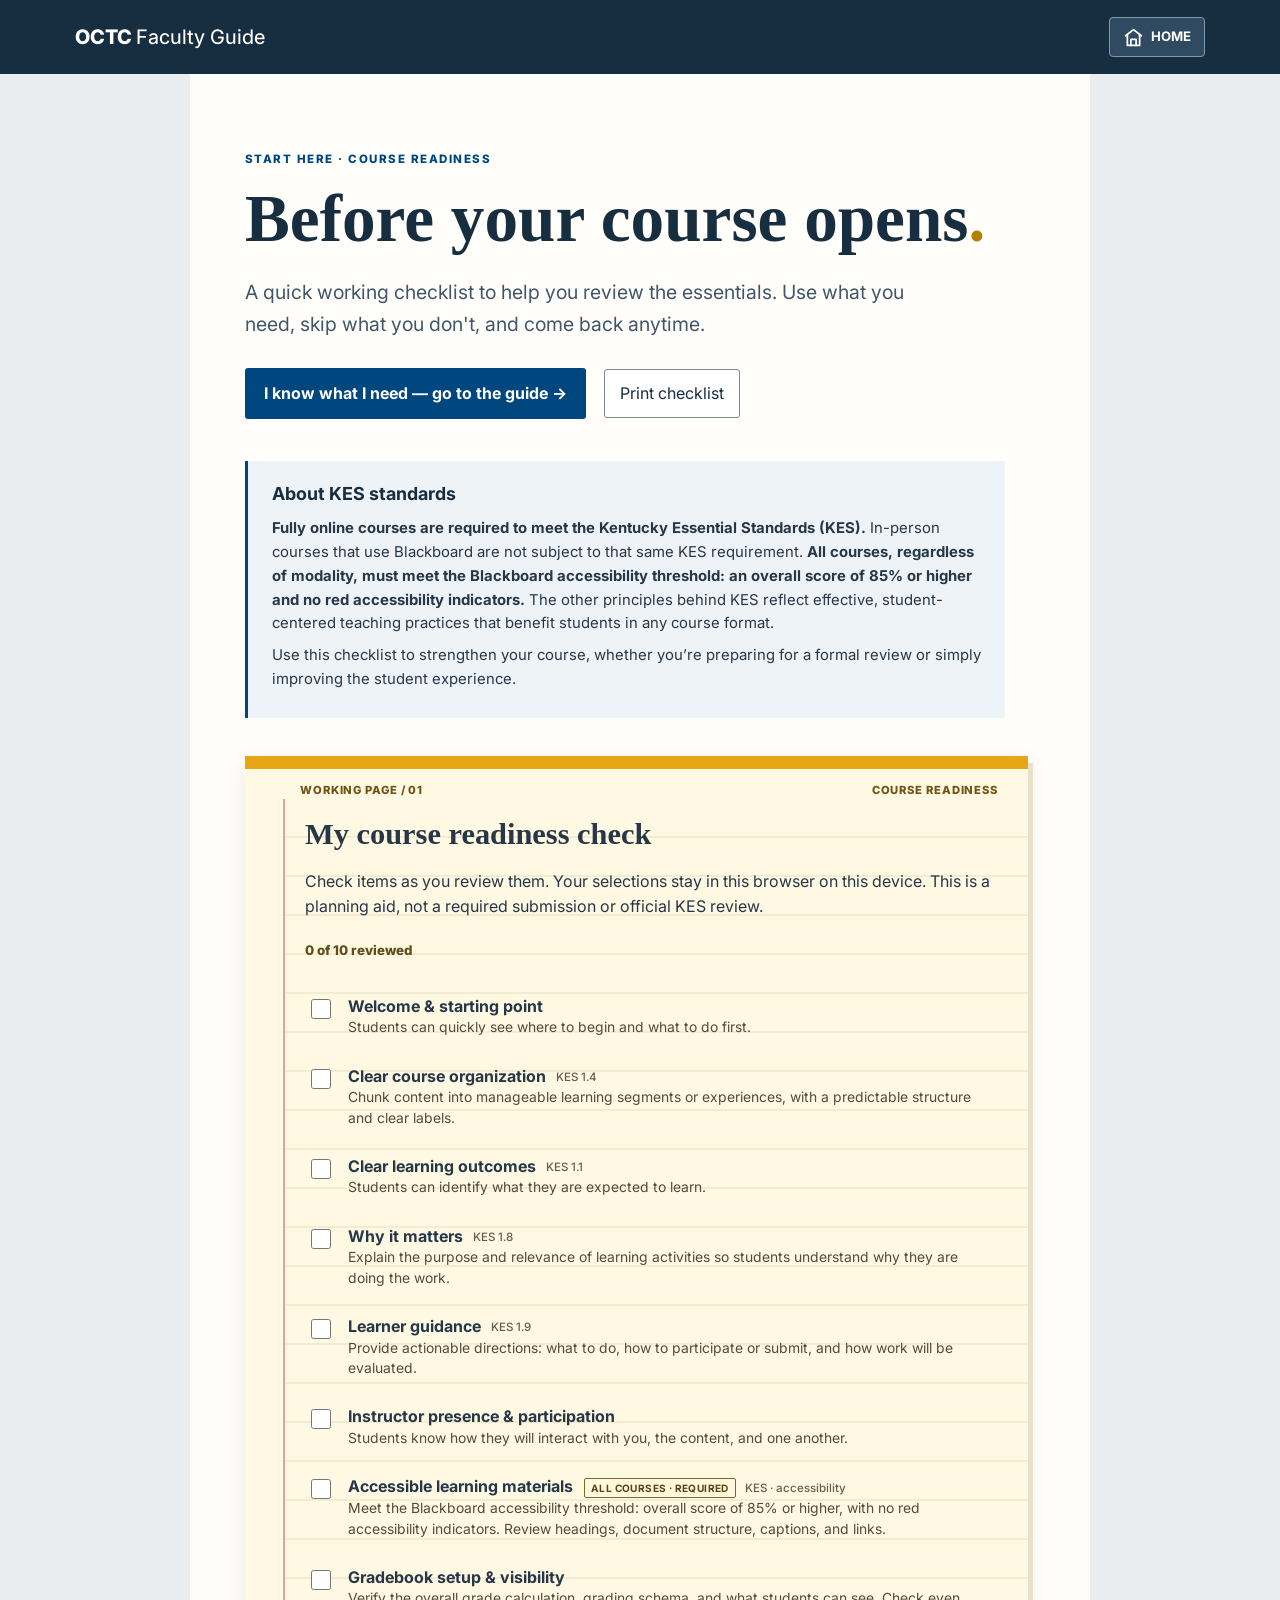
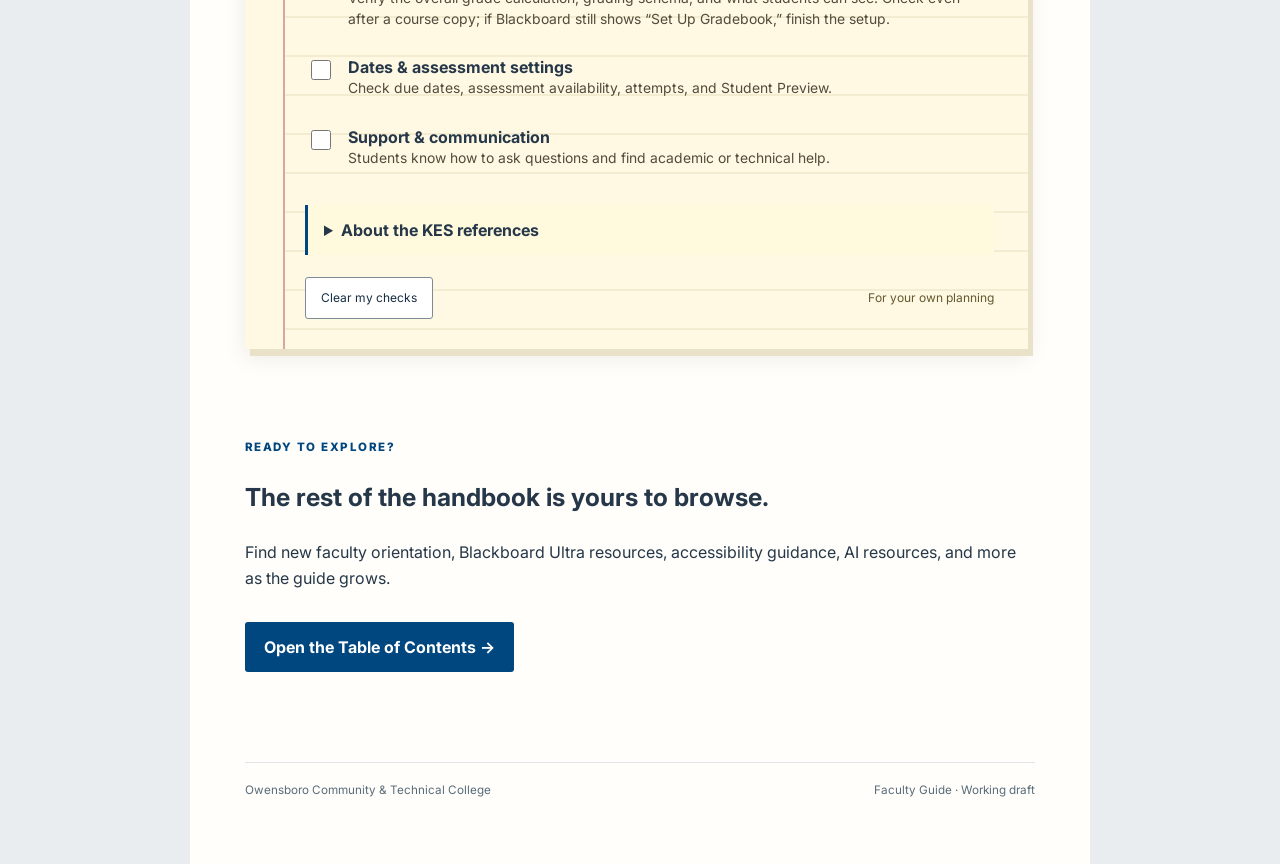
==== commit 6db6ce8a: "Use HOME house link at upper right for guide navigation" ====
--- a/index.html
+++ b/index.html
@@ -1,4 +1,4 @@
-<!doctype html><html lang="en"><head><meta charset="utf-8"><meta name="viewport" content="width=device-width,initial-scale=1"><meta name="description" content="OCTC Faculty Guide course readiness check"><title>Course Readiness Check | OCTC Faculty Guide</title><link rel="stylesheet" href="styles.css"><link rel="stylesheet" href="readiness.css"></head><body><a class="skip" href="#main">Skip to checklist</a><header class="ready-header"><a href="guide.html" class="brand-link">OCTC <span>Faculty Guide</span></a><a class="home-link" href="guide.html" aria-label="Home — Table of Contents" title="Table of Contents"><svg aria-hidden="true" width="21" height="21" viewBox="0 0 24 24" fill="none" stroke="currentColor" stroke-width="2" stroke-linecap="round" stroke-linejoin="round"><path d="m3 10 9-7 9 7"/><path d="M5 9v12h14V9"/><path d="M9 21v-7h6v7"/></svg><span class="home-label">Contents</span></a><a class="toc-link" href="guide.html">Skip to Table of Contents <span aria-hidden="true">→</span></a></header><main id="main" class="ready-main"><p class="overline">START HERE · COURSE READINESS</p><h1>Before your course opens<span class="period">.</span></h1><p class="lead">A quick working checklist to help you review the essentials. Use what you need, skip what you don't, and come back anytime.</p><div class="ready-actions"><a class="primary-action" href="guide.html">I know what I need — go to the guide <span aria-hidden="true">→</span></a><button id="print" type="button">Print checklist</button></div><aside class="kes-context" aria-label="About KES standards"><h2>About KES standards</h2><p><strong>Fully online courses are required to meet the Kentucky Essential Standards (KES).</strong> In-person courses that use Blackboard are not subject to that same KES requirement. <strong>All courses, regardless of modality, must meet the Blackboard accessibility threshold: an overall score of 85% or higher and no red accessibility indicators.</strong> The other principles behind KES reflect effective, student-centered teaching practices that benefit students in any course format.</p><p>Use this checklist to strengthen your course, whether you’re preparing for a formal review or simply improving the student experience.</p></aside><section class="pad" aria-labelledby="pad-title"><div class="pad-top"><span>WORKING PAGE / 01</span><span>COURSE READINESS</span></div><div class="pad-content"><h2 id="pad-title">My course readiness check</h2><p>Check items as you review them. Your selections stay in this browser on this device. This is a planning aid, not a required submission or official KES review.</p><div class="progress" aria-live="polite" id="progress">0 of 10 reviewed</div><div class="checklist">
+<!doctype html><html lang="en"><head><meta charset="utf-8"><meta name="viewport" content="width=device-width,initial-scale=1"><meta name="description" content="OCTC Faculty Guide course readiness check"><title>Course Readiness Check | OCTC Faculty Guide</title><link rel="stylesheet" href="styles.css"><link rel="stylesheet" href="readiness.css"></head><body><a class="skip" href="#main">Skip to checklist</a><header class="ready-header"><a href="guide.html" class="brand-link">OCTC <span>Faculty Guide</span></a><a class="home-link" href="guide.html" aria-label="Home — Faculty Guide" title="Home"><svg aria-hidden="true" width="21" height="21" viewBox="0 0 24 24" fill="none" stroke="currentColor" stroke-width="2" stroke-linecap="round" stroke-linejoin="round"><path d="m3 10 9-7 9 7"/><path d="M5 9v12h14V9"/><path d="M9 21v-7h6v7"/></svg><span class="home-label">HOME</span></a><a class="toc-link" href="guide.html">Skip to Table of Contents <span aria-hidden="true">→</span></a></header><main id="main" class="ready-main"><p class="overline">START HERE · COURSE READINESS</p><h1>Before your course opens<span class="period">.</span></h1><p class="lead">A quick working checklist to help you review the essentials. Use what you need, skip what you don't, and come back anytime.</p><div class="ready-actions"><a class="primary-action" href="guide.html">I know what I need — go to the guide <span aria-hidden="true">→</span></a><button id="print" type="button">Print checklist</button></div><aside class="kes-context" aria-label="About KES standards"><h2>About KES standards</h2><p><strong>Fully online courses are required to meet the Kentucky Essential Standards (KES).</strong> In-person courses that use Blackboard are not subject to that same KES requirement. <strong>All courses, regardless of modality, must meet the Blackboard accessibility threshold: an overall score of 85% or higher and no red accessibility indicators.</strong> The other principles behind KES reflect effective, student-centered teaching practices that benefit students in any course format.</p><p>Use this checklist to strengthen your course, whether you’re preparing for a formal review or simply improving the student experience.</p></aside><section class="pad" aria-labelledby="pad-title"><div class="pad-top"><span>WORKING PAGE / 01</span><span>COURSE READINESS</span></div><div class="pad-content"><h2 id="pad-title">My course readiness check</h2><p>Check items as you review them. Your selections stay in this browser on this device. This is a planning aid, not a required submission or official KES review.</p><div class="progress" aria-live="polite" id="progress">0 of 10 reviewed</div><div class="checklist">
 <label><input type="checkbox" data-item="welcome"><span><strong>Welcome &amp; starting point</strong><small>Students can quickly see where to begin and what to do first.</small></span></label>
 <label><input type="checkbox" data-item="navigation"><span><strong>Clear course organization <span class="kes-tag" title="Kentucky Essential Standard 1.4">KES 1.4</span></strong><small>Chunk content into manageable learning segments or experiences, with a predictable structure and clear labels.</small></span></label>
 <label><input type="checkbox" data-item="objectives"><span><strong>Clear learning outcomes <span class="kes-tag" title="Kentucky Essential Standard 1.1">KES 1.1</span></strong><small>Students can identify what they are expected to learn.</small></span></label>
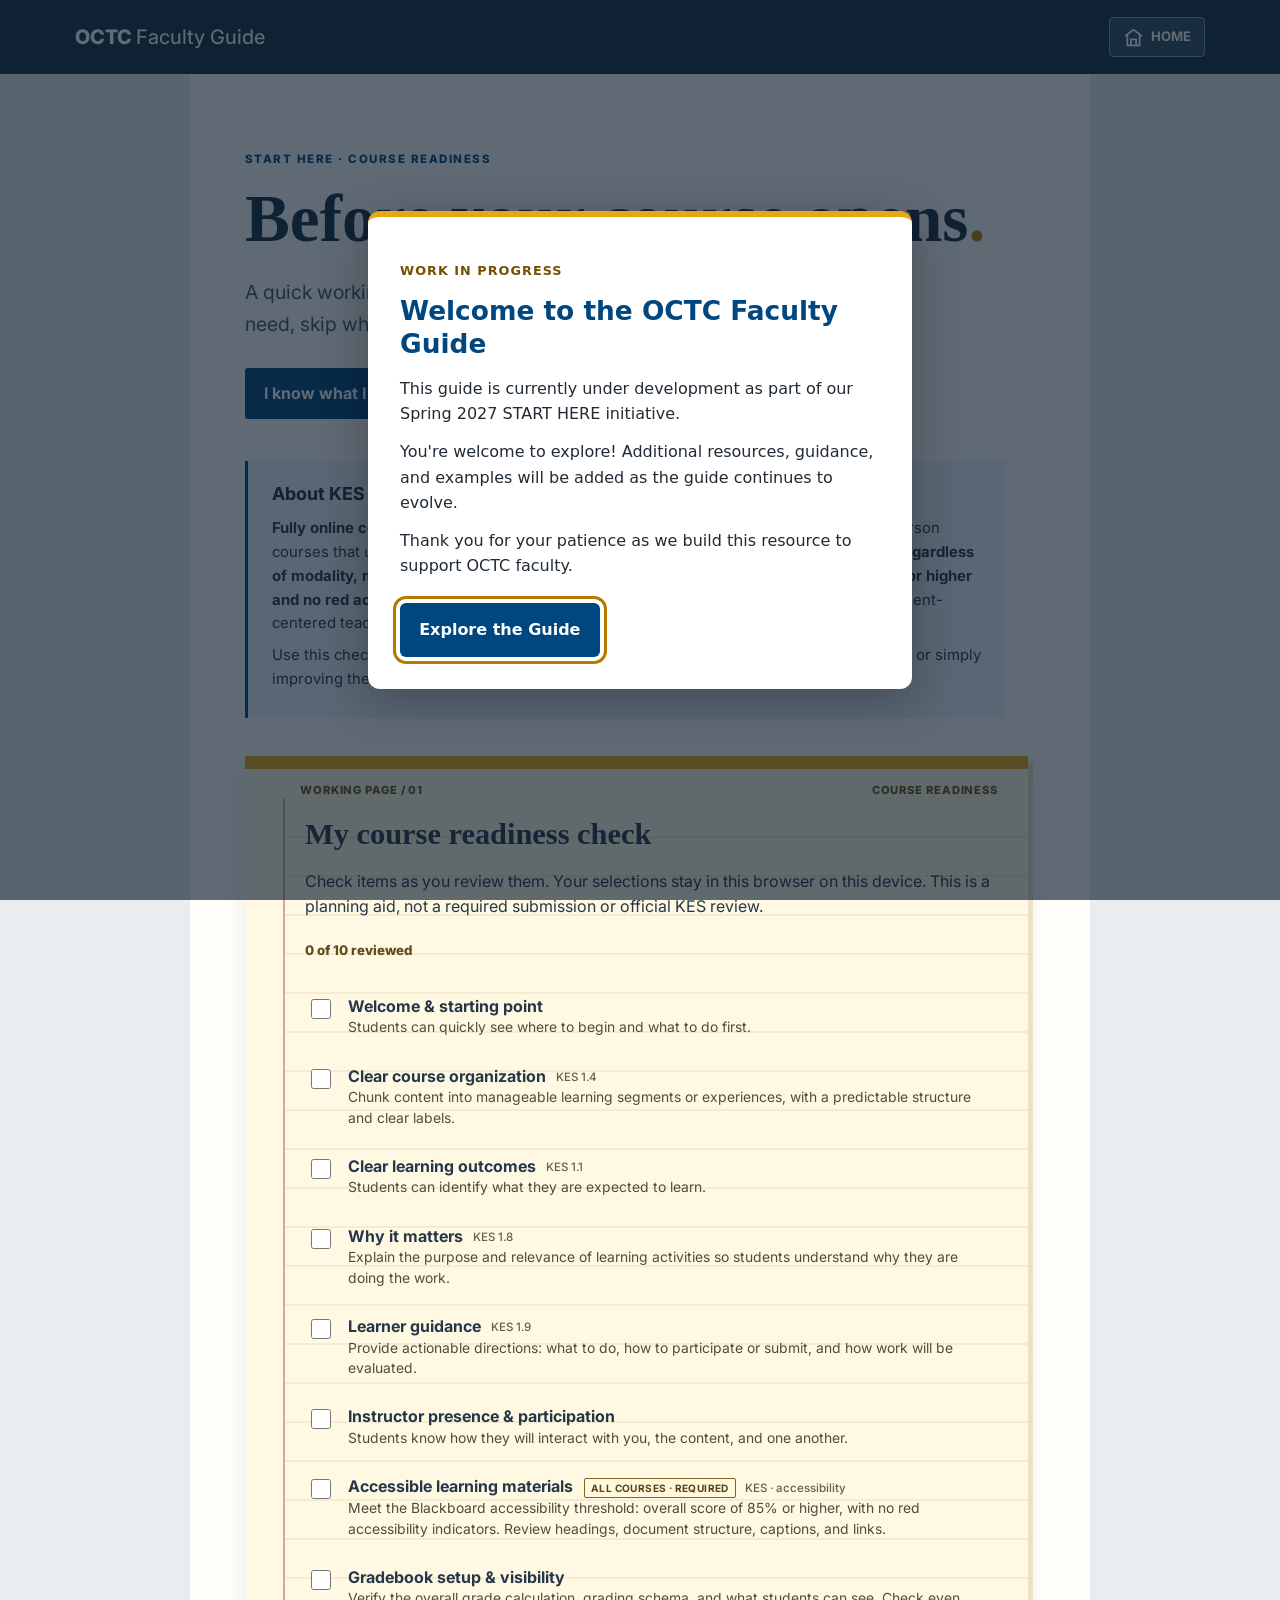
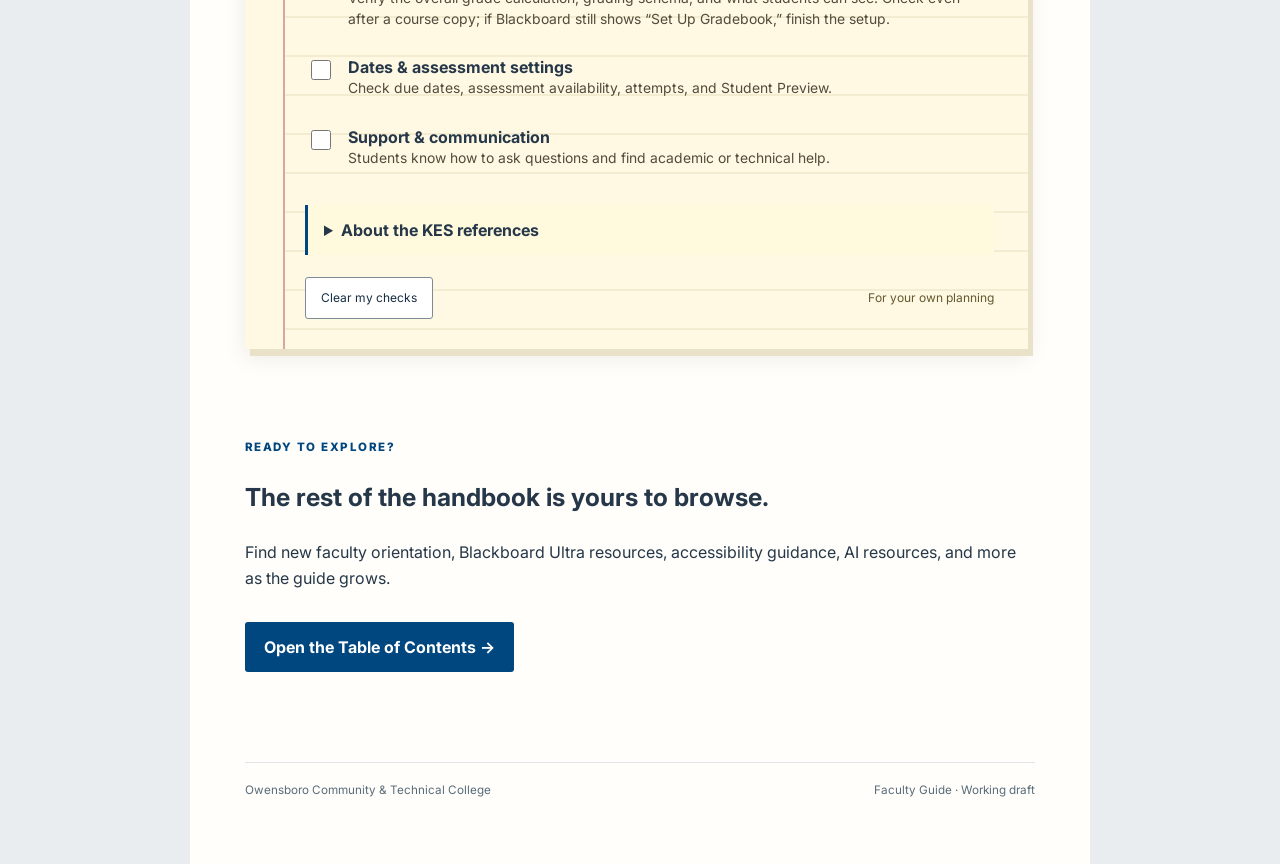
==== commit f47f4b4e: "Add dismissible work-in-progress welcome to faculty guide landing page" ====
--- a/index.html
+++ b/index.html
@@ -9,4 +9,23 @@
 <label><input type="checkbox" data-item="gradebook"><span><strong>Gradebook setup &amp; visibility</strong><small>Verify the overall grade calculation, grading schema, and what students can see. Check even after a course copy; if Blackboard still shows “Set Up Gradebook,” finish the setup.</small></span></label>
 <label><input type="checkbox" data-item="dates"><span><strong>Dates &amp; assessment settings</strong><small>Check due dates, assessment availability, attempts, and Student Preview.</small></span></label>
 <label><input type="checkbox" data-item="support"><span><strong>Support &amp; communication</strong><small>Students know how to ask questions and find academic or technical help.</small></span></label>
-</div><details class="note"><summary>About the KES references</summary><p>The small references identify related Kentucky Essential Standards. Accessibility spans several separate KES requirements, so its individual standards will be mapped once we verify the original checklist. KES references do not mean every course must undergo a KES review.</p></details><div class="pad-bottom"><button id="reset" type="button">Clear my checks</button><span>For your own planning</span></div></div></section><section class="after"><p class="chapter-no">READY TO EXPLORE?</p><h2>The rest of the handbook is yours to browse.</h2><p>Find new faculty orientation, Blackboard Ultra resources, accessibility guidance, AI resources, and more as the guide grows.</p><a class="primary-action" href="guide.html">Open the Table of Contents <span aria-hidden="true">→</span></a></section><footer>Owensboro Community &amp; Technical College <span>Faculty Guide · Working draft</span></footer></main><script src="readiness.js"></script></body></html>+</div><details class="note"><summary>About the KES references</summary><p>The small references identify related Kentucky Essential Standards. Accessibility spans several separate KES requirements, so its individual standards will be mapped once we verify the original checklist. KES references do not mean every course must undergo a KES review.</p></details><div class="pad-bottom"><button id="reset" type="button">Clear my checks</button><span>For your own planning</span></div></div></section><section class="after"><p class="chapter-no">READY TO EXPLORE?</p><h2>The rest of the handbook is yours to browse.</h2><p>Find new faculty orientation, Blackboard Ultra resources, accessibility guidance, AI resources, and more as the guide grows.</p><a class="primary-action" href="guide.html">Open the Table of Contents <span aria-hidden="true">→</span></a></section><footer>Owensboro Community &amp; Technical College <span>Faculty Guide · Working draft</span></footer></main><script src="readiness.js"></script><style>
+#faculty-preview{box-sizing:border-box;width:min(92vw,34rem);max-height:85vh;overflow:auto;border:0;border-top:6px solid #e7a614;border-radius:12px;padding:clamp(1.25rem,4vw,2rem);background:#fff;color:#202b36;box-shadow:0 12px 48px #0004;font-family:system-ui,sans-serif}
+#faculty-preview::backdrop{background:rgba(12,28,45,.65)}
+#faculty-preview h2{color:#00467f;font-size:1.65rem;line-height:1.25;margin:.6rem 0 1rem}
+#faculty-preview p{line-height:1.6;margin:.75rem 0}
+#faculty-preview .preview-label{font-size:.8rem;font-weight:700;letter-spacing:.08em;text-transform:uppercase;color:#755000}
+#faculty-preview button{background:#00467f;color:#fff;border:0;border-radius:6px;padding:.85rem 1.2rem;font:inherit;font-weight:600;cursor:pointer;margin-top:.75rem}
+#faculty-preview button:focus-visible{outline:3px solid #b87900;outline-offset:4px}
+@media print{#faculty-preview{display:none!important}}
+</style>
+<dialog id="faculty-preview" aria-labelledby="preview-title" aria-describedby="preview-description">
+<p class="preview-label">Work in progress</p>
+<h2 id="preview-title">Welcome to the OCTC Faculty Guide</h2>
+<div id="preview-description"><p>This guide is currently under development as part of our Spring 2027 START HERE initiative.</p><p>You're welcome to explore! Additional resources, guidance, and examples will be added as the guide continues to evolve.</p><p>Thank you for your patience as we build this resource to support OCTC faculty.</p></div>
+<form method="dialog"><button autofocus>Explore the Guide</button></form>
+</dialog>
+<script>
+(function(){const dialog=document.getElementById('faculty-preview');const key='octc-faculty-preview-v1';let seen=false;try{seen=localStorage.getItem(key)==='1';}catch(e){}if(!seen&&typeof dialog.showModal==='function'){dialog.addEventListener('close',function(){try{localStorage.setItem(key,'1');}catch(e){}const main=document.getElementById('main');if(main){main.setAttribute('tabindex','-1');main.focus({preventScroll:true});}});dialog.showModal();}})();
+</script>
+</body></html>
--- a/styles.css
+++ b/styles.css
@@ -10,3 +10,8 @@
 .ready-header .home-link,.ready-header .home-link:visited{color:#fff!important;background:#304b61;border:1px solid #8198a8;min-height:40px;padding:8px 13px;white-space:nowrap}
 .ready-header .home-link:hover,.ready-header .home-link:focus-visible{background:#47667e;outline:2px solid #f3c24d;outline-offset:2px}
 .ready-header .home-link svg{stroke:#fff}
+
+/* Faculty Guide navigation: contents toggle left, HOME upper right */
+.toolbar .home-link{margin-left:auto;color:#00467f;font-size:.78rem;font-weight:800;letter-spacing:.035em;white-space:nowrap}
+.toolbar>span:last-of-type{margin-left:0}
+@media(max-width:600px){.home-label{display:inline}}
